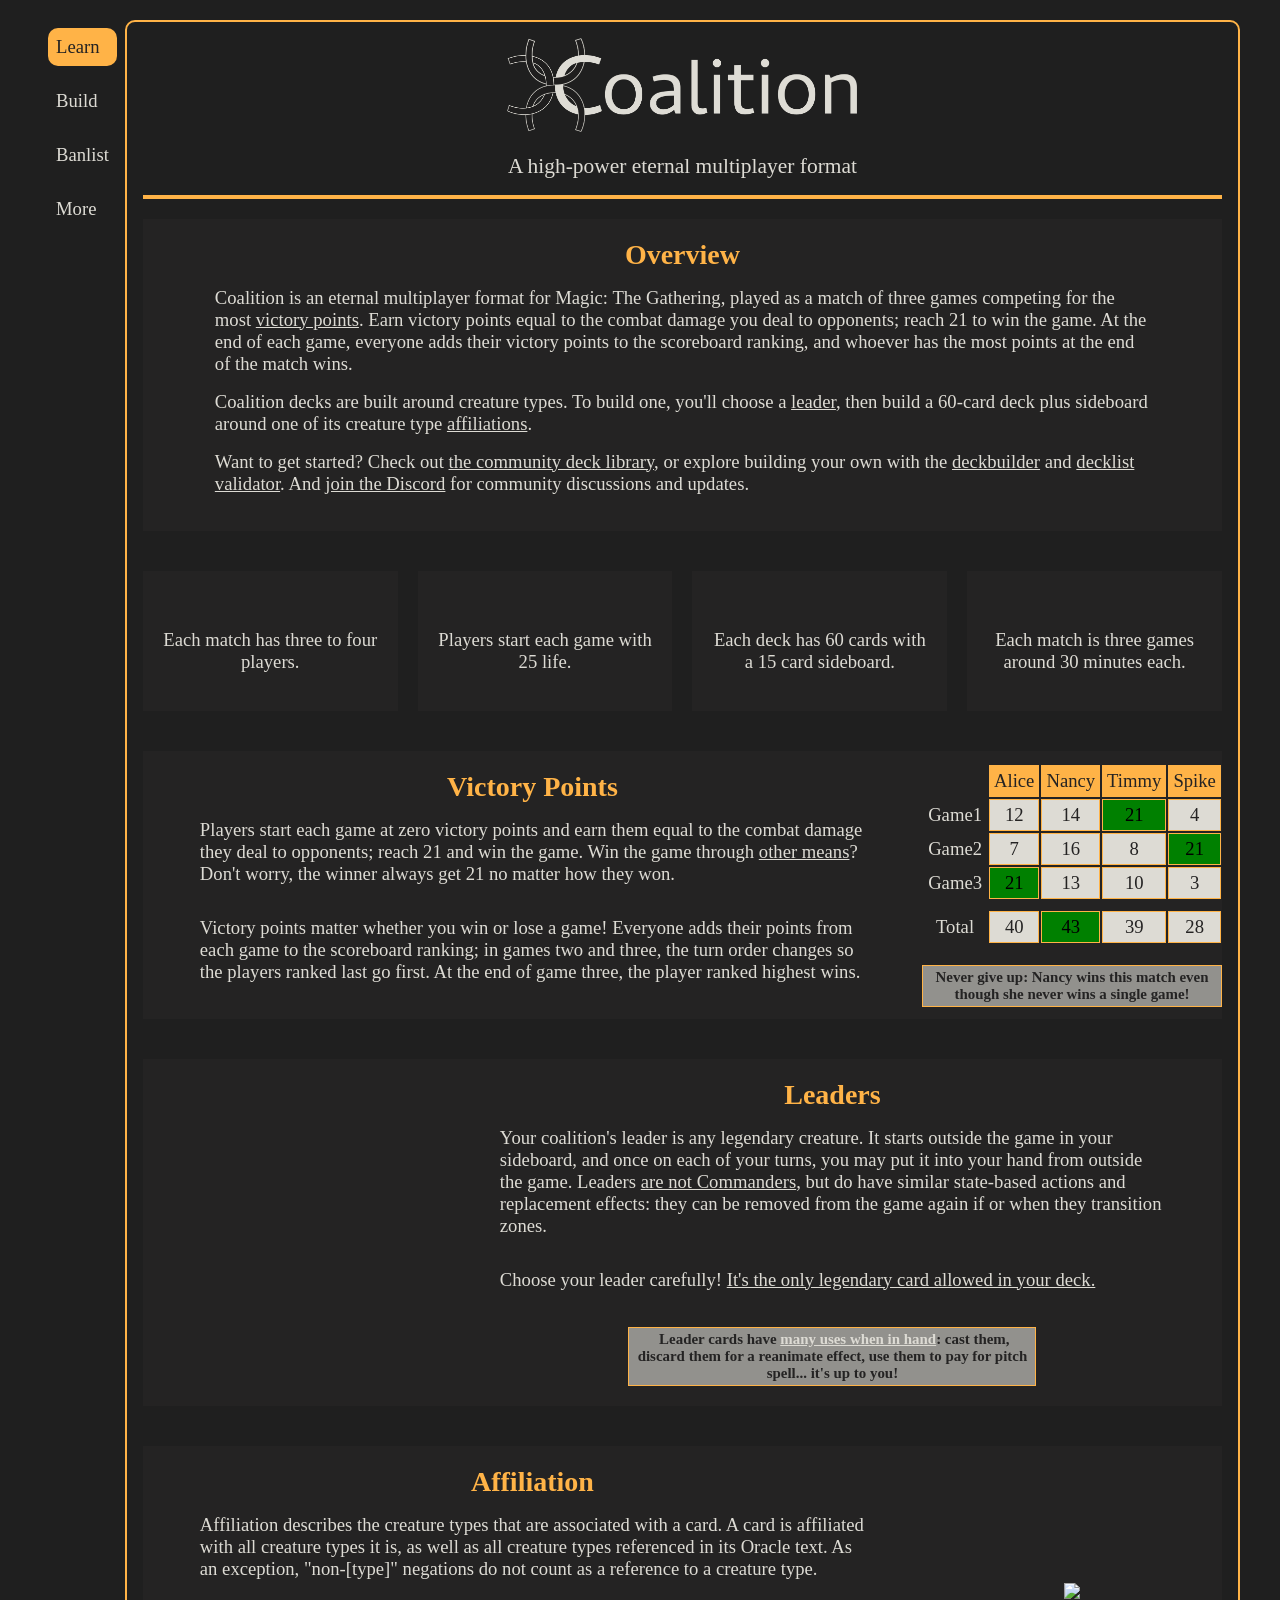
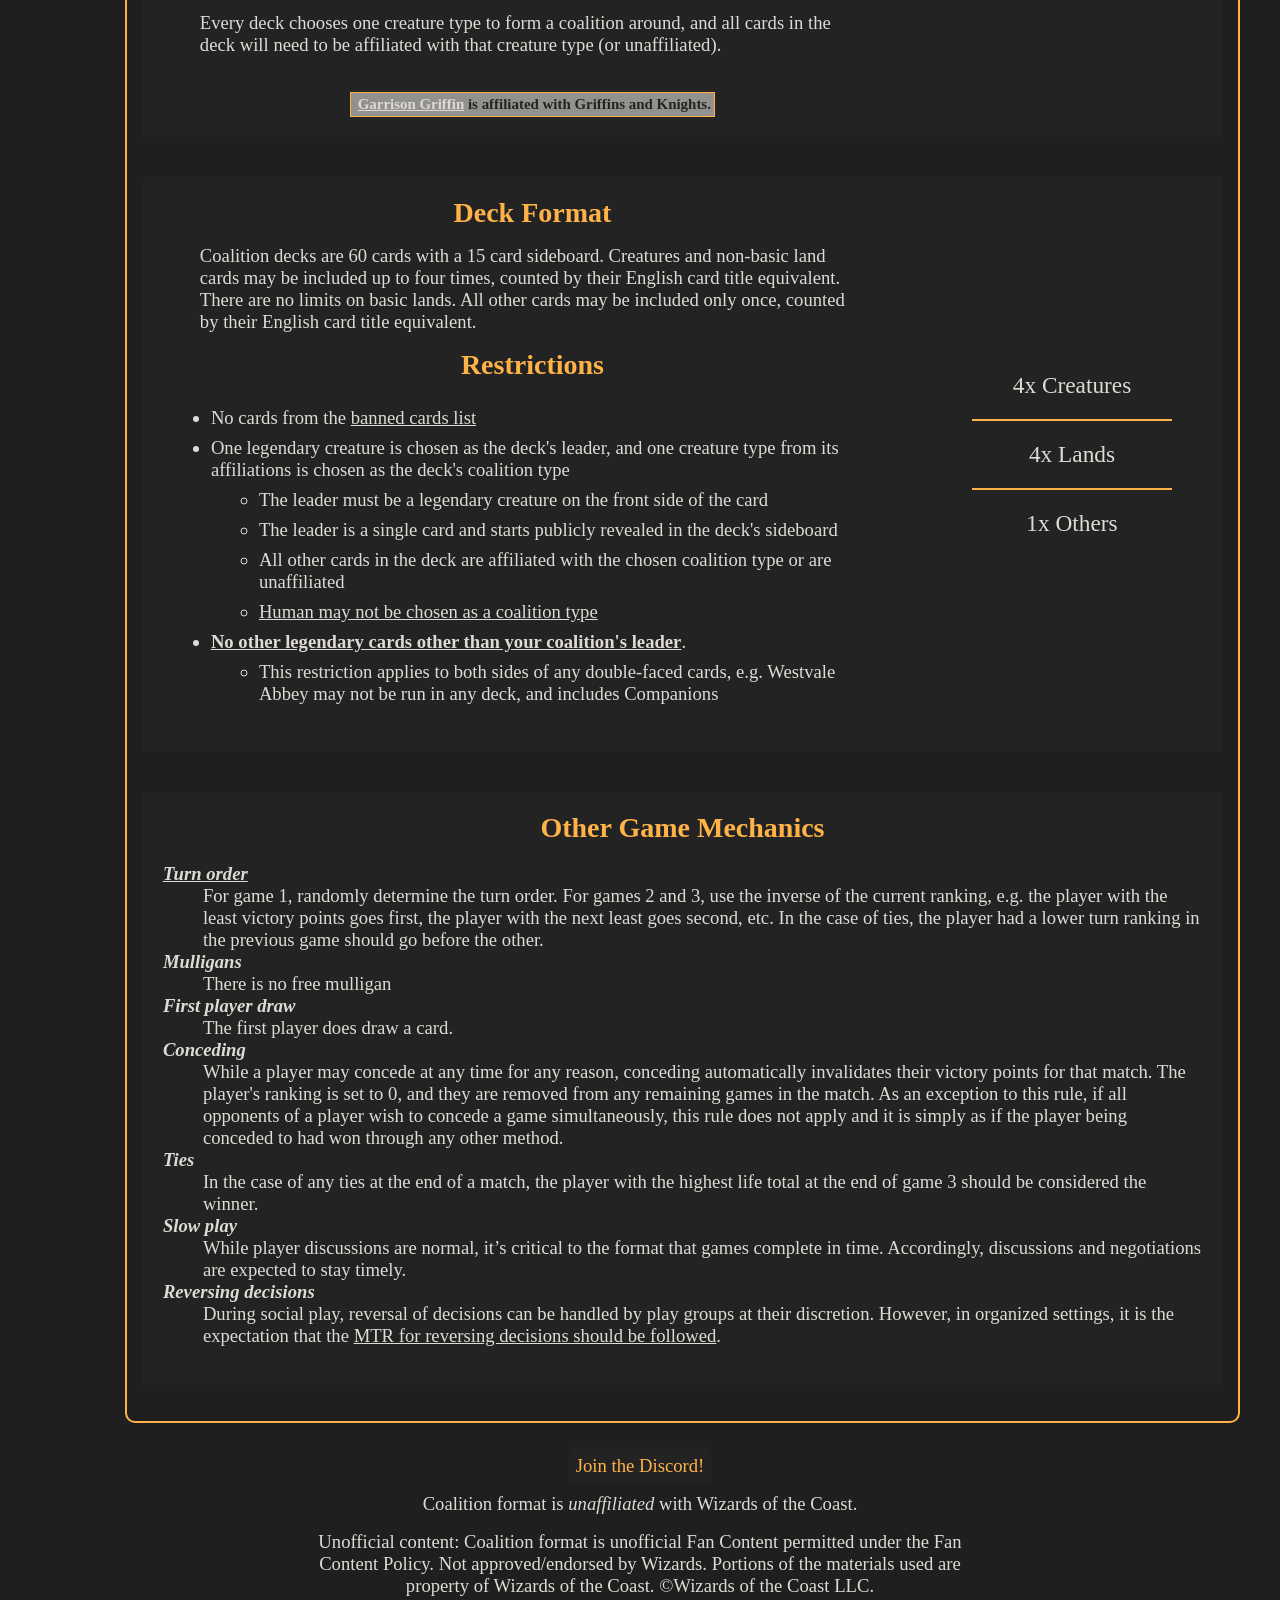
==== index.html @ e06eea0a "add strategies section" ====
<!DOCTYPE html>
<html lang="en">
  <head>
    <title>Coalition Format</title>
    <meta charset="UTF-8" />
    <meta name="viewport" content="width=device-width, initial-scale=1.0" />
    <link rel="icon" type="image/png" href="/images/favicon-96x96.png" sizes="96x96" />
    <link rel="icon" type="image/svg+xml" href="/images/favicon.svg" />
    <link rel="shortcut icon" href="/images/favicon.ico" />
    <link rel="apple-touch-icon" sizes="180x180" href="/images/apple-touch-icon.png" />
    <link rel="manifest" href="site.webmanifest">
    <link rel='stylesheet' href='style.css' />
  </head>

  <body>
    <div id='main'>
      <nav>
        <a href="index.html" class='selected'>
          Learn
        </a>

        <a href="build.html">
          Build
        </a>

        <a href="banlist.html">
          Banlist
        </a>

        <a href="faq.html">
          More
        </a>
      </nav>

      <div id='content'>
        <div class='intro'>
          <img width="350" src="/images/coalition_logo.png" />

          <p>
            A high-power eternal multiplayer format
          </p>
        </div>
        <div class='box' id="overview">
          <h2>Overview</h2>
          <p>
            Coalition is an eternal multiplayer format for Magic: The Gathering, played as a match of three games competing for the most <a href="#victorypoints">victory points</a>. Earn victory points equal to the combat damage you deal to opponents; reach 21 to win the game. At the end of each game, everyone adds their victory points to the scoreboard ranking, and whoever has the most points at the end of the match wins.
          </p>
  
          <p>
            Coalition decks are built around creature types. To build one, you'll choose a <a href="#leaders">leader</a>, then build a 60-card deck plus sideboard around one of its creature type <a href="#affiliation">affiliations</a>.
          </p>
  
          <p>
            Want to get started? Check out <a href="https://moxfield.com/bookmarks/98bXA-coalition-deck-library">the community deck library</a>, or explore building your own with the <a href="/build.html">deckbuilder</a> and <a href="/validate.html">decklist validator</a>. And <a href="https://discord.gg/NwQm5m4eBT">join the Discord</a> for community discussions and updates.
          </p>
        </div>

        <div class='columns'>
          <div class='column box'>
            <div class='title'>
              <i class="nf nf-fa-user_large"></i>
              <i class="nf nf-fa-user_large"></i>
              <i class="nf nf-fa-user_large"></i>
              <i class="nf nf-fa-user_large"></i>
            </div>

            <div>
              Each match has three to four players.
            </div>
          </div>

          <div class='column box'>
            <div class='title'>
              <i class="nf nf-md-heart_circle"></i>
            </div>

            <div>
              Players start each game with 25 life.
            </div>
          </div>

          <div class='column box'>
            <div class='title'>
              <i class="nf nf-md-cards_outline"></i>
            </div>

            <div>
              Each deck has 60 cards with a 15 card sideboard.
            </div>
          </div>

          <div class='column box'>
            <div class='title'>
              <i class="nf nf-oct-stopwatch"></i>
              <i class="nf nf-oct-stopwatch"></i>
              <i class="nf nf-oct-stopwatch"></i>
            </div>

            <div>
              Each match is three games around 30 minutes each.
            </div>
          </div>
        </div>

        <div class='explainer' id="victorypoints">
          <div class='info box'>
            <h2>Victory Points</h2>
            <p>
              Players start each game at zero victory points and earn them equal to the combat damage they deal to opponents; reach 21 and win the game. Win the game through <a href="https://scryfall.com/card/tsb/91/coalition-victory">other means</a>? Don't worry, the winner always get 21 no matter how they won.
            </p>

            <p>
              Victory points matter whether you win or lose a game! Everyone adds their points from each game to the scoreboard ranking; in games two and three, the turn order changes so the players ranked last go first. At the end of game three, the player ranked highest wins.
            </p>
          </div>

          <div class='card'>
            <div>
              <table>
                <thead>
                  <tr>
                    <th></th>
                    <th>Alice</th>
                    <th>Nancy</th>
                    <th>Timmy</th>
                    <th>Spike</th>
                  </tr>
                </thead>

                <tbody>
                  <tr>
                    <th>Game1</th>
                    <td>12</td>
                    <td>14</td>
                    <td class="winner">21</td>
                    <td>4</td>
                  </tr>

                  <tr>
                      <th>Game2</th>
                      <td>7</td>
                      <td>16</td>
                      <td>8</td>
                      <td class="winner">21</td>
                  </tr>

                  <tr>
                      <th>Game3</th>
                      <td class="winner">21</td>
                      <td>13</td>
                      <td>10</td>
                      <td>3</td>
                  </tr>
                </tbody>
                <tr></tr><tr></tr><tr></tr><tr></tr><tr></tr>
                <tfoot>
                  <tr>
                    <th>Total</th>
                    <td>40</td>
                    <td class='winner'>43</td>
                    <td>39</td>
                    <td>28</td>
                  </tr>
                </tfoot>
              </table>
            </div>

            <div class='tooltip'>Never give up: Nancy wins this match even though she never wins a single game!</div>
          </div>
        </div>

        <div class='explainer' id="leaders">
          <div class='card'>
            <img id="leaderexample1"/>
          </div>
          <div class='info box'>
            <h2>Leaders</h2>
            <p>
              Your coalition's leader is any legendary creature. It starts outside the game in your sideboard, and once on each of your turns, you may put it into your hand from outside the game. Leaders <a href="faq.html#commander">are not Commanders</a>, but do have similar state-based actions and replacement effects: they can be removed from the game again if or when they transition zones.
            </p>

            <p>
              Choose your leader carefully! <a href="faq.html#legendaries">It's the only legendary card allowed in your deck.</a>
            </p>

            <div class="tooltip">
                <img id="leaderexample2"/>
                Leader cards have <a href="strategies.html">many uses when in hand</a>: cast them, discard them for a reanimate effect, use them to pay for pitch spell... it's up to you!
            </div>
          </div>
        </div>

        <div class='explainer' id="affiliation">
          <div class='info box'>
            <h2>Affiliation</h2>
            <p>
              Affiliation describes the creature types that are associated with a card. A card is affiliated with all creature types it is, as well as all creature types referenced in its Oracle text. As an exception, "non-[type]" negations do not count as a reference to a creature type.
            </p>

            <p>Every deck chooses one creature type to form a coalition around, and all cards in the deck will need to be affiliated with that creature type (or unaffiliated).</p>            
            <div class='tooltip'>
              <img src="https://cards.scryfall.io/large/front/9/4/94a04717-5cd7-4982-bf36-00cea30b9ef1.jpg" />
              <span>
                <a href="https://scryfall.com/card/eld/305/garrison-griffin">Garrison Griffin</a> is affiliated with Griffins and Knights.
              </span>
            </div>
          </div>
           <div class='card'>
            <img src="https://cards.scryfall.io/large/front/9/4/94a04717-5cd7-4982-bf36-00cea30b9ef1.jpg" />
          </div>
        </div>

        <div class='explainer'>
          <div class='info box'>
            <h2>Deck Format</h2>
            <p>
                Coalition decks are 60 cards with a 15 card sideboard. Creatures and non-basic land cards may be included up to four times, counted by their English card title equivalent. There are no limits on basic lands. All other cards may be included only once, counted by their English card title equivalent.
            </p>

            <h2>Restrictions</h2>
            <ul>
              <li>No cards from the <a href="banlist.html">banned cards list</a></li>

              <li>One legendary creature is chosen as the deck's leader, and one creature type from its affiliations is chosen as the deck's coalition type
                <ul>
                  <li>
                    The leader must be a legendary creature on the front side of the card
                  </li>
                  <li>
                    The leader is a single card and starts publicly revealed in the deck's sideboard
                  </li>
                  <li>
                    All other cards in the deck are affiliated with the chosen coalition type or are unaffiliated
                  </li>
                  <li>
                    <a href="faq.html#humans">Human may not be chosen as a coalition type</a>
                  </li>
                </ul>
              </li>
              <li>
                <b><a href="faq.html#legendaries">No other legendary cards other than your coalition's leader</a></b>. 
                <ul>
                  <li>
                    This restriction applies to both sides of any double-faced cards, e.g. Westvale Abbey may not be run in any deck, and includes Companions
                  </li>
                </ul>
              </li>
            </ul> 
          </div>

          <div class='card'>
            <div class='deck-explainer'>
              <div class='icons'>
                <i class='nf nf-fa-paw'></i>
                <i class='nf nf-fa-paw'></i>
                <i class='nf nf-fa-paw'></i>
                <i class='nf nf-fa-paw'></i>
              </div>

              <div class='info'>
                4x Creatures
              </div>
            </div>

            <div class='deck-explainer'>
              <div class='icons'>
                <i class='nf nf-fae-mountains'></i>
                <i class='nf nf-fae-mountains'></i>
                <i class='nf nf-fae-mountains'></i>
                <i class='nf nf-fae-mountains'></i>
              </div>

              <div class='info'>
                4x Lands
              </div>
            </div>

            <div class='deck-explainer'>
              <div class='icons'>
                <i class='nf nf-fa-asterisk'></i>
              </div>

              <div class='info'>
                1x Others
              </div>
            </div>
          </div>
        </div>

        <div class='box'>
          <h2>Other Game Mechanics</h2>
          <dl>
            <dt><a href="faq.html#turnorder">Turn order</a></dt>
            <dd>
              For game 1, randomly determine the turn order. For games 2 and 3, use the inverse of the current ranking, e.g. the player with the least victory points goes first, the player with the next least goes second, etc. In the case of ties, the player had a lower turn ranking in the previous game should go before the other.
            </dd>

            <dt>Mulligans</dt>
            <dd>
              There is no free mulligan
            </dd>

            <dt>First player draw</dt>
            <dd>
              The first player does draw a card.
            </dd>

            <dt>Conceding</dt>
            <dd>
              While a player may concede at any time for any reason, conceding automatically invalidates their victory points for that match. The player's ranking is set to 0, and they are removed from any remaining games in the match. As an exception to this rule, if all opponents of a player wish to concede a game simultaneously, this rule does not apply and it is simply as if the player being conceded to had won through any other method.
            </dd>
            <dt>Ties</dt>
            <dd>
              In the case of any ties at the end of a match, the player with the highest life total at the end of game 3 should be considered the winner. 
            </dd>
            <dt>Slow play</dt>
            <dd>
              While player discussions are normal, it’s critical to the format that games complete in time. Accordingly, discussions and negotiations are expected to stay timely.
            </dd>
            <dt>Reversing decisions</dt>
            <dd>
              During social play, reversal of decisions can be handled by play groups at their discretion. However, in organized settings, it is the expectation that the <a href="https://blogs.magicjudges.org/rules/mtr4-8/">MTR for reversing decisions should be followed</a>.
            </dd>
          </dl>
        </div>
      </div>
    </div>
    <script src="index.js" type='module'></script>
    <footer>
        <a class="nf nf-fa-discord" href="https://discord.gg/NwQm5m4eBT">  Join the Discord!</a>
        <p>Coalition format is <i>unaffiliated</i> with Wizards of the Coast.</p>
        <p>Unofficial content: Coalition format is unofficial Fan Content permitted under the Fan Content Policy. Not approved/endorsed by Wizards. Portions of the materials used are property of Wizards of the Coast. ©Wizards of the Coast LLC.</p>
    </footer>
  </body>
</html>
---- style.css ----
@import "https://www.nerdfonts.com/assets/css/webfont.css";
@import 'https://indestructibletype.com/fonts/Jost.css';

:root {
  --standard-size: 20px;
  --border-radius: 10px;
  --mobile-menu-height: 55px;
  --standard-bg: #242323;
}

body {
  margin: 0;
  margin-top: var(--standard-size);
  background:#1f1f1f;
  font-family: "Jost";
  font-weight: 300;
  color:#dddbd4;
  font-size: 14pt;
  display: flex;
  align-items: center;
  flex-direction: column;
}

#main {
  display: flex;
  max-width: 1200px;
}

#content {
  border: 2px solid #FFB347;
  border-radius: var(--border-radius);
  padding: 16px;
}

footer {
  text-align: center;
  max-width: 725px;
  margin: 32px;
}

p {
  margin: 16px 5%;
}

h1, h2 {
  color: #FFB347;
  margin: 0;
}

.intro {
  text-align: center;
  border-bottom: 4px solid #FFB347;
  font-size: 115%;
}

/* navigation */
nav {
  display: flex;
  flex-direction: column;
}

nav > a {
  padding: 8px;
  margin: 8px;

  text-decoration: none;
  color: #dddbd4;
  border-radius: var(--border-radius);
}

nav > a:hover {
  background: #282828;
}

nav > a.selected {
  color: var(--standard-bg);
  background: #FFB347;
}

@media screen and (max-width: 767px) {
  body {
    margin-top: 0;
  }

  nav {
    position: fixed;
    top: 0;

    justify-content: space-between;
    align-items: center;
    flex-direction: row;

    width: 100%;
    height: var(--mobile-menu-height);

    background: var(--standard-bg);
    border-bottom: 2px solid #FFB347;
  }

  #content {
    margin-top: var(--mobile-menu-height);
    border-radius: 0;
  }
}

/* columns */
.columns {
  display: flex;;
}

.columns > .column {
  display: flex;
  align-items: center;
  flex-direction: column;
  justify-content: center;
  width: 25%;
  text-align: center;
}

.columns > .column:not(:last-child) {
  margin-right: var(--standard-size);
}

@media screen and (max-width: 767px) {
  .columns {
    flex-direction: column;
    width: 90%;
  }

  .columns > .column {
    width: 100%;
  }

  .columns > .column:not(:last-child) {
    margin-bottom: 0;
  }
}

/* box styling */
.box {
  background: var(--standard-bg);
  padding: var(--standard-size);
  margin: var(--standard-size) auto;
  min-height: 100px;
}

.box > .title {
  color: #FFB347;
  font-weight: bold;
  margin-bottom: var(--standard-size);
}

/* menu selector styling */
.menu > .column {
    background: var(--standard-bg);
    padding: var(--standard-size);
    margin: var(--standard-size) auto;
    max-height: 10px;
    border-radius: var(--border-radius);
  }

  .menu > .selected {
    background: #FFB347;
    color: var(--standard-bg);
    padding: var(--standard-size);
    margin: var(--standard-size) auto;
  }

  .menu > .column > a {
    text-decoration: none;
  }

  .menu > .selected > a {
    color: var(--standard-bg);
  }


/* explainer */
.explainer {
  display: flex;
  flex-direction: row;
  align-items: stretch;
}

.explainer > .info {
  display: flex;
  flex-direction: column;
  justify-content: center;
}

.explainer > .info > h2 {
  text-align: center;
}

.explainer > .info > .tooltip {
  margin-left: auto;
  margin-right: auto;
  margin-top: var(--standard-size);
}

.card {
  display: flex;
  flex-direction: column;
  justify-content: center;
  align-items: center;
  align-items: flex-center;
  background: var(--standard-bg);
  margin: var(--standard-size) auto;
  min-width: 300px;
}

.explainer > .card > img {
  max-width: 300px;
  aspect-ratio: auto;
}

.tooltip > img {
    height: 0;
    width: 0;
    visibility:hidden;
}

@media screen and (max-width: 767px) {
  .explainer {
    flex-direction: column;
  }

  .explainer > .info {
    order: 1;
    margin-bottom: 0;
  }

  .explainer > .card {
    order: 2;
    background: var(--standard-bg);
    width: 100%;
    margin-top: 0;
    padding-bottom: var(--standard-size);
  }

  .tooltip {
    width: 300px;
  }

  .tooltip > img {
    visibility:visible; 
    display:block;
    width: 100%;
    height: auto;
    margin:auto;
    padding-bottom: 15px;
  }
  .explainer > .card > img {
    visibility: hidden;
    width: 0;
    height: 0;
  }

}

.explainer > .card table {
  margin-bottom: var(--standard-size);
  font-weight: 275;
}

.explainer > .card td {
    border: 1px solid #FFB347;
    background: #dddbd4;
    color: var(--standard-bg);
    text-align: center;
}

.explainer > .card td.winner {
  font-weight: 500;
  color: black;
  background-color: green;
}

.explainer > .card th {
  color: var(--standard-bg);
  font-weight: 350;
  background: #FFB347;
  padding: 5px;
}

.explainer > .card thead th:first-child {
  background: var(--standard-bg);
}

.explainer > .card tr th:first-child {
    background: var(--standard-bg);
    color: #dddbd4;
}

.explainer > .card > .deck-explainer {
  width: 200px;
  margin-bottom: var(--standard-size);
  text-align: center;
}

.explainer > .card > .deck-explainer:not(:last-child) {
  border-bottom: 2px solid #FFB347;
  padding-bottom: var(--standard-size);
}

.explainer > .card > .deck-explainer > .icons {
  color: #FFB347;
  font-size: 150%;
}

.explainer > .card > .deck-explainer > .info {
  font-size: 125%;
}

dt {
  font-style: italic;
  font-weight: bold;
}

.tooltip {
    border: 1px solid #FFB347;
    font-weight: bold;
    padding: 3px;
    font-size: 80%;
    text-align: center;
    background: rgba(221, 219, 212, .6);
    color: var(--standard-bg);
    max-width: 400px;
}

a {
    color: #dddbd4;
}

.banlist {
    margin: 16px 5%;
}


.banlist dd{
    margin-bottom: 15px;
}

.banlist ul, li{
    margin: 8px;
}

.cardinfo img {
  max-width: 200px;
}
#cards_display {
  flex-wrap: wrap;
}

#deckbuilder > .column {
  width: 100%;
  min-width: 300px;
}

input,
textarea, select {
  background: var(--background);
  color: var(--text);
  border-style: solid;
  border-radius: var(--border-radius);
  padding: var(--standard-spacing);
}

input[type="text"],
textarea {
  width: 100%;
  padding:10px;
}

#coalition_type_input {
  margin-bottom: 20px;
}

input, select {
  background: url([data-uri]) no-repeat 95% 50%;
  -moz-appearance: none; 
  -webkit-appearance: none; 
  appearance: none;
  outline: none;
  margin: 0;
  font-family: inherit;
  font-size: 90%;
  cursor: inherit;
  border: 1px solid #FFB347;
  border-radius: 0.25em;
  cursor: pointer;
}

.selections input, select {
  min-width: 120px;
  max-height: 30px;
  line-height: 1;
  padding: 0.25em 1em;
}

.filters input {
  margin-top: 20px;
  padding: 5px;
}

.filters > .selected {
  background: #FFB347;
  color: var(--standard-bg)
}

.box > h2 {
  text-align: center;
}

footer a {
  padding: 8px;
  margin: 8px;
  text-decoration: none;
  color: #FFB347;
  background-color: var(--standard-bg);
  border-radius: var(--border-radius);
}

textarea{
  background: var(--background);
  color: var(--text);
  border-style: solid;
  border-radius: var(--border-radius);
  padding: 10px;
  min-height: 200px;
  margin: 10px;
  width: 95%;
}

.hidden {
  visibility: hidden;
  display: none;
}

#coalition_type_input {
  width: 300px;
  margin-left: auto;
  margin-right: auto;
}

#deckbuilder {
  text-align: center;
  margin: auto;
}

#maindeck {
  display: grid;
  grid-template-columns: repeat(3, minmax(150px, 1fr));
  grid-template-rows: 2;
  grid-gap: 1em;
  grid-auto-flow: dense;
}

#maindeck > div > ul {
  padding: 1px;
  margin: 2px;
  list-style: none;
}

.largecolumn {
  grid-row: auto / span 2
}

#sideboard {
  grid-column-end: -1;
  grid-row-start: 1;
}

#deckinfo {
  text-align: center;
}

#message {
  font-weight: bold;
  padding: 3px;
  font-size: 100%;
  text-align: center;
  color: var(#dddbd4);
  background-color: #800000;
  max-width: 400px;
  margin: auto;
}

.validdeck {
  background: rgba(34, 139, 34, .6) !important;
}

.invalid {
  background: #800000;
}

@media screen and (max-width: 767px) {
  #maindeck {
    display: grid;
    grid-template-columns: repeat(1, minmax(150px, 1fr));
    gap: 10px;
    grid-auto-flow: dense;
  }

  #sideboard {
    grid-row-start: auto;
  }
}

#message > input {
  padding: 4px;
  background: #1f1f1f;
  margin: 4px;
}

#legendaryban {
  margin-bottom: 15px;
  margin-top: 0px;
}

.menu > a {
  text-decoration: none;
}
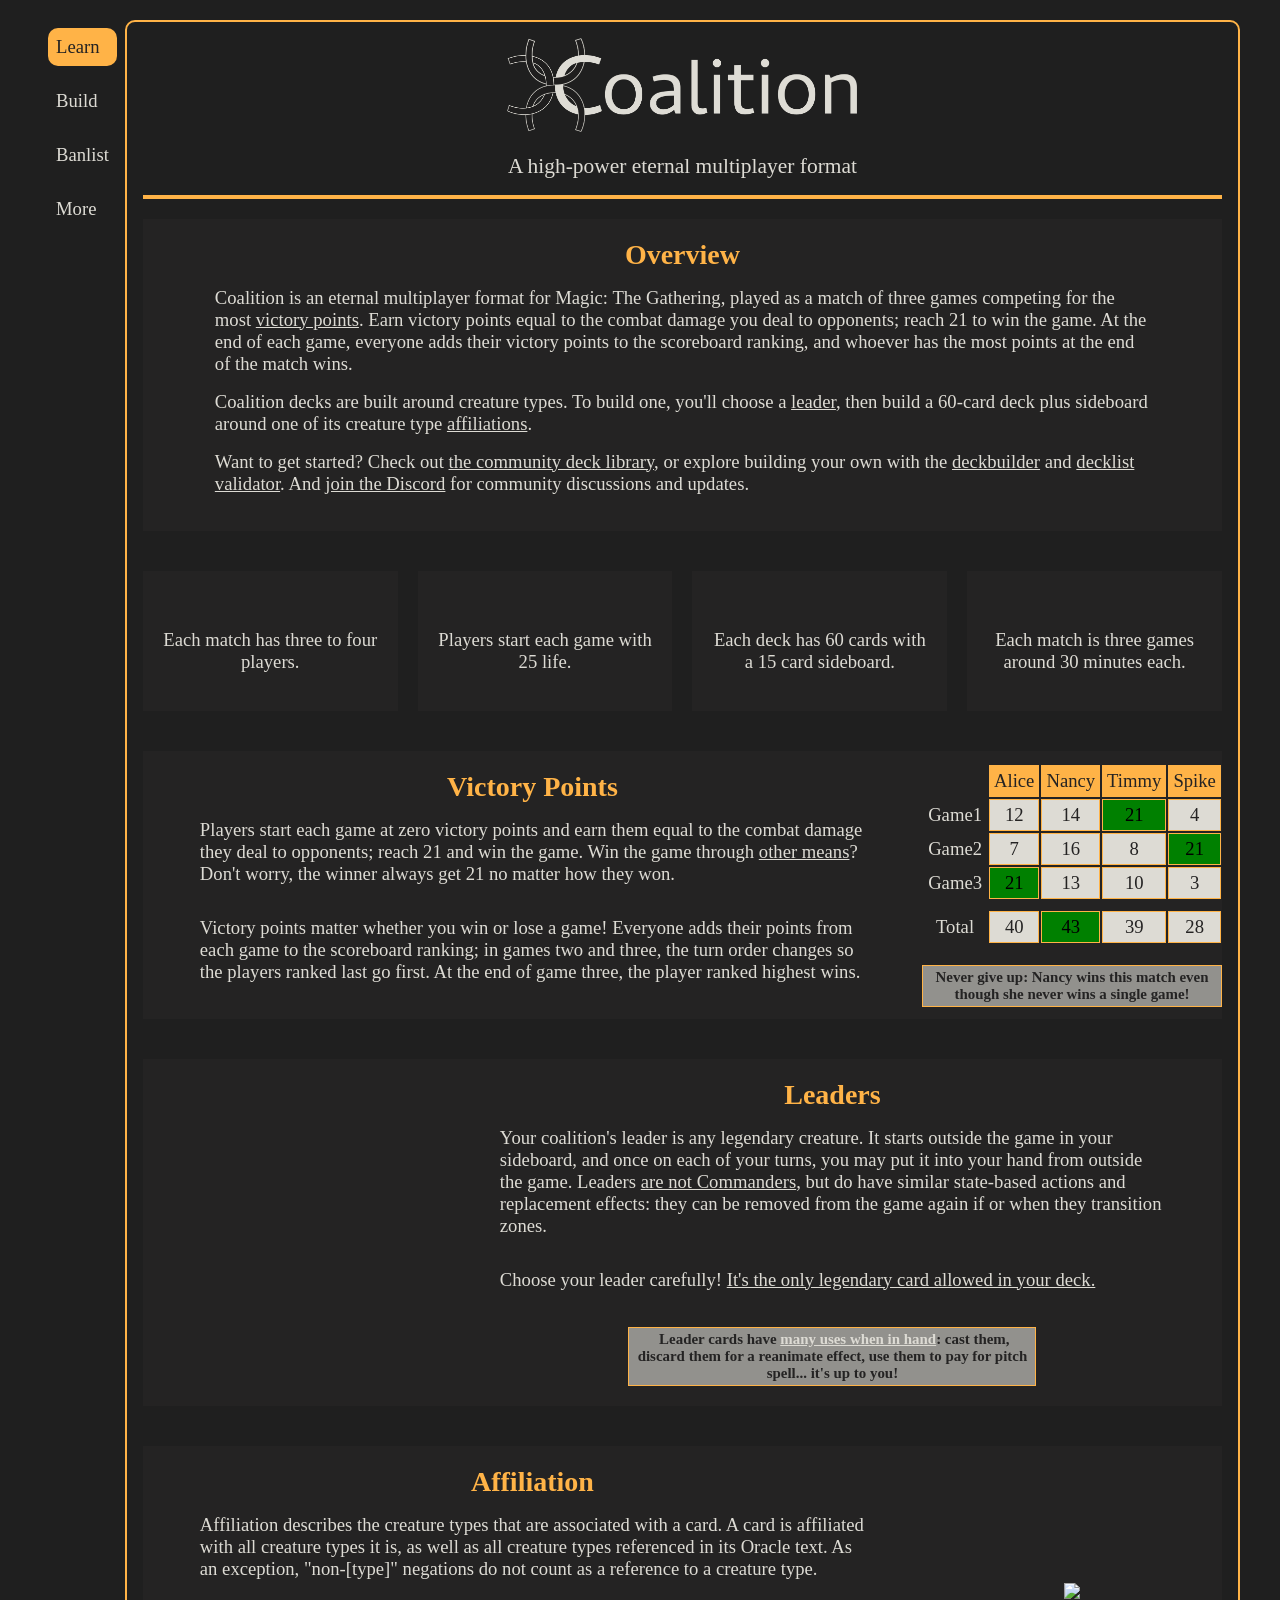
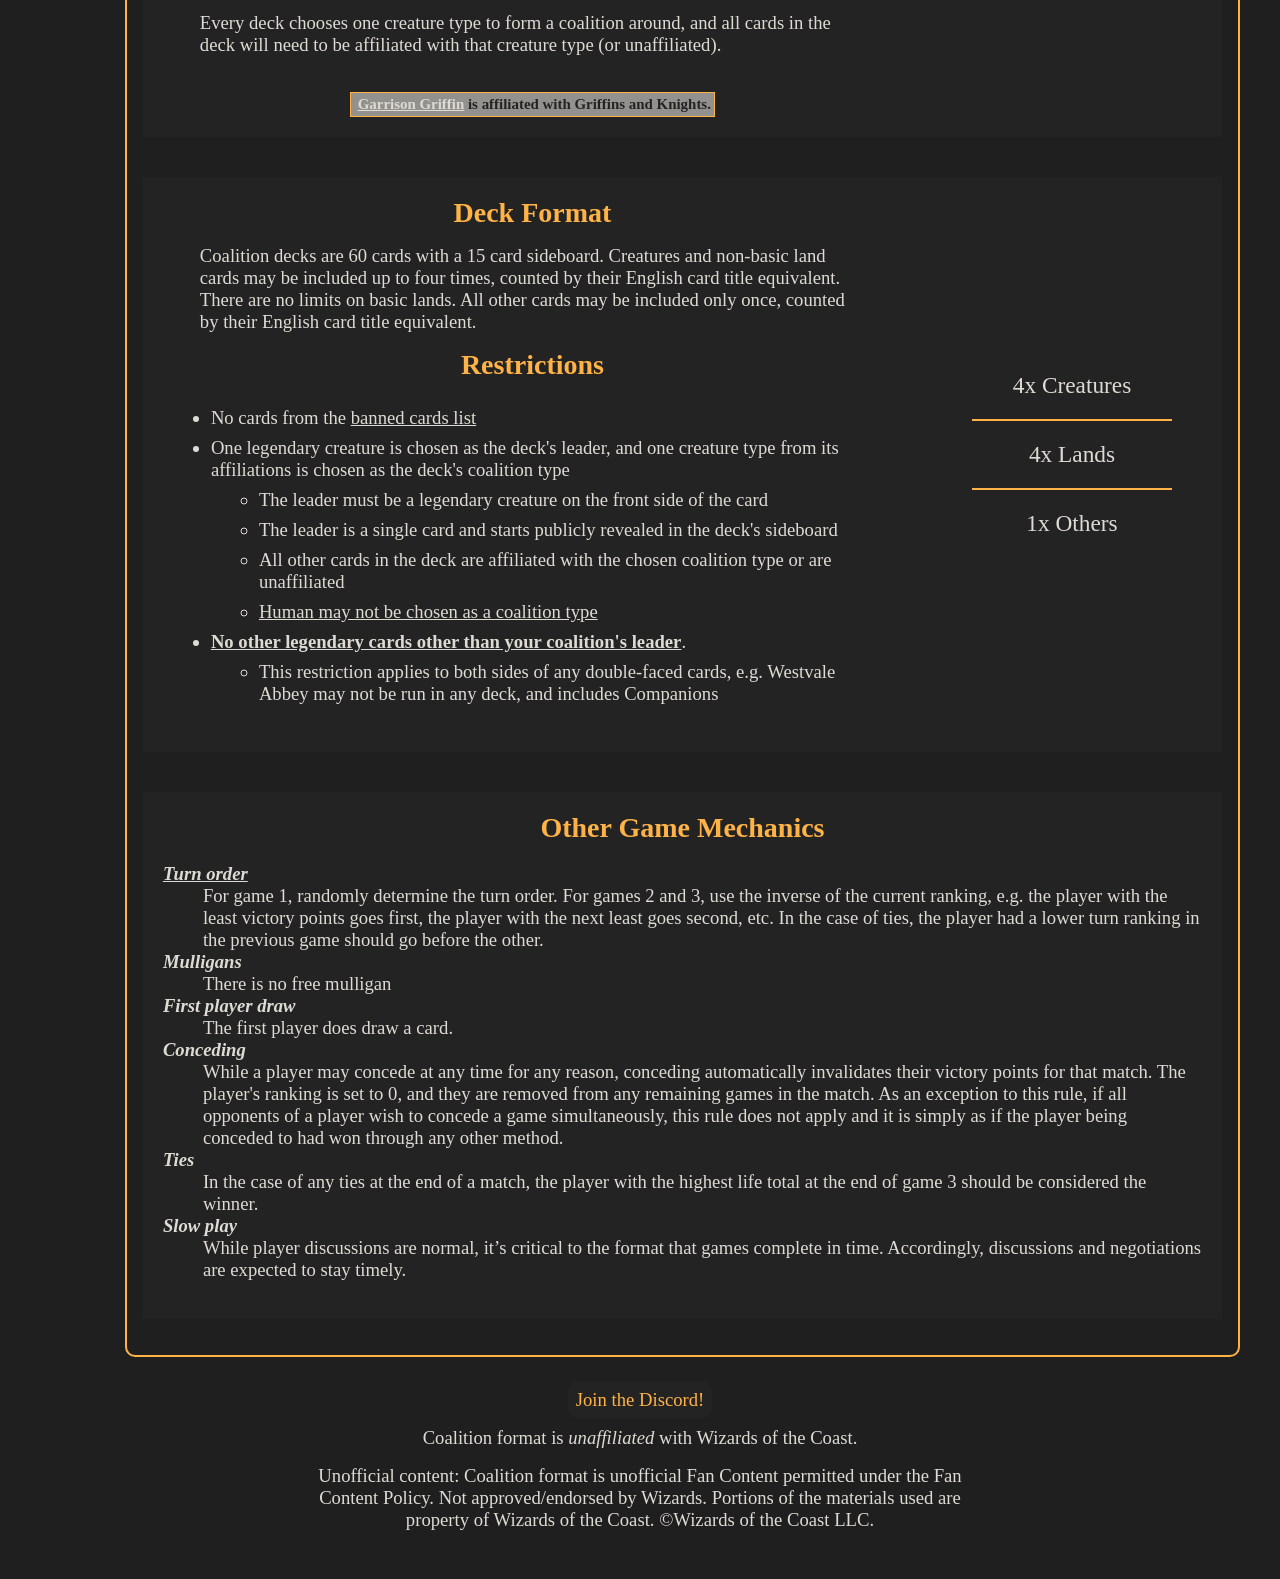
==== commit 0eb46f12: "temporary removal of reversing decisions note" ====
--- a/index.html
+++ b/index.html
@@ -317,10 +317,6 @@
             <dd>
               While player discussions are normal, it’s critical to the format that games complete in time. Accordingly, discussions and negotiations are expected to stay timely.
             </dd>
-            <dt>Reversing decisions</dt>
-            <dd>
-              During social play, reversal of decisions can be handled by play groups at their discretion. However, in organized settings, it is the expectation that the <a href="https://blogs.magicjudges.org/rules/mtr4-8/">MTR for reversing decisions should be followed</a>.
-            </dd>
           </dl>
         </div>
       </div>
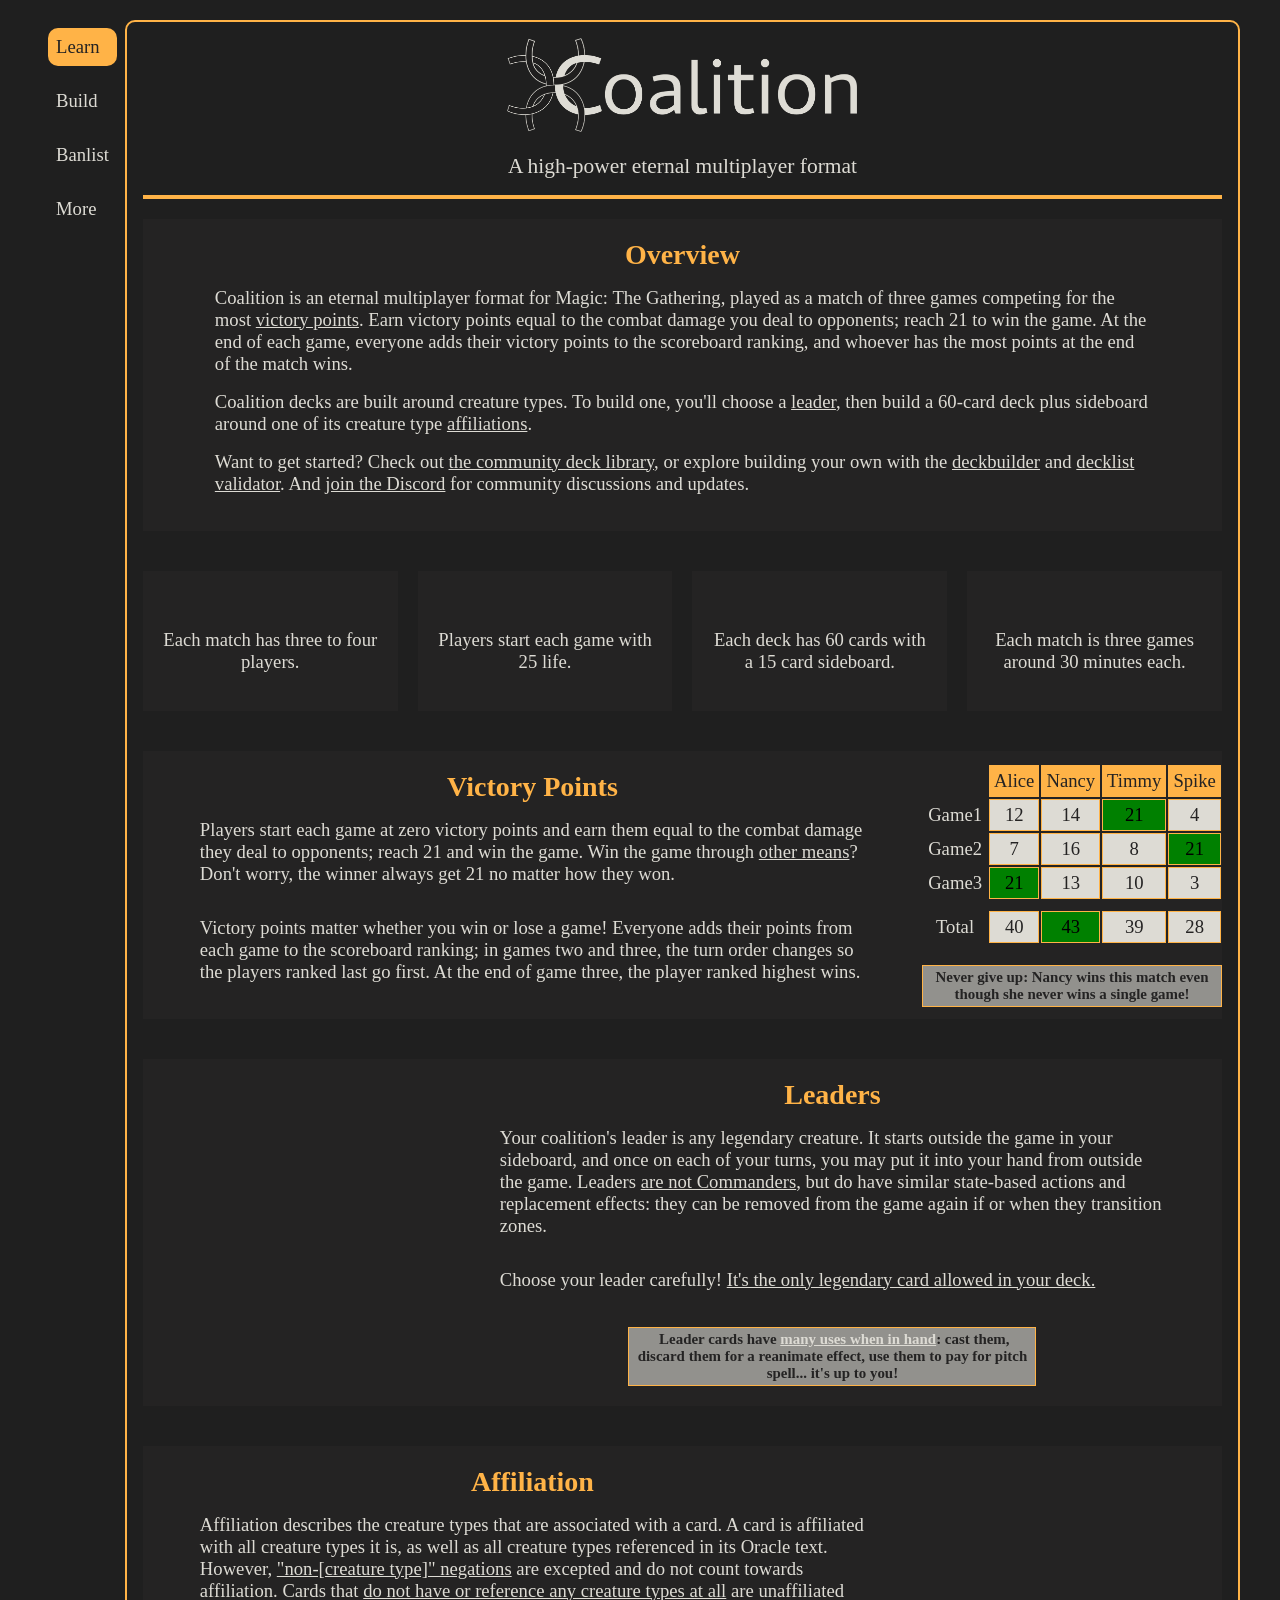
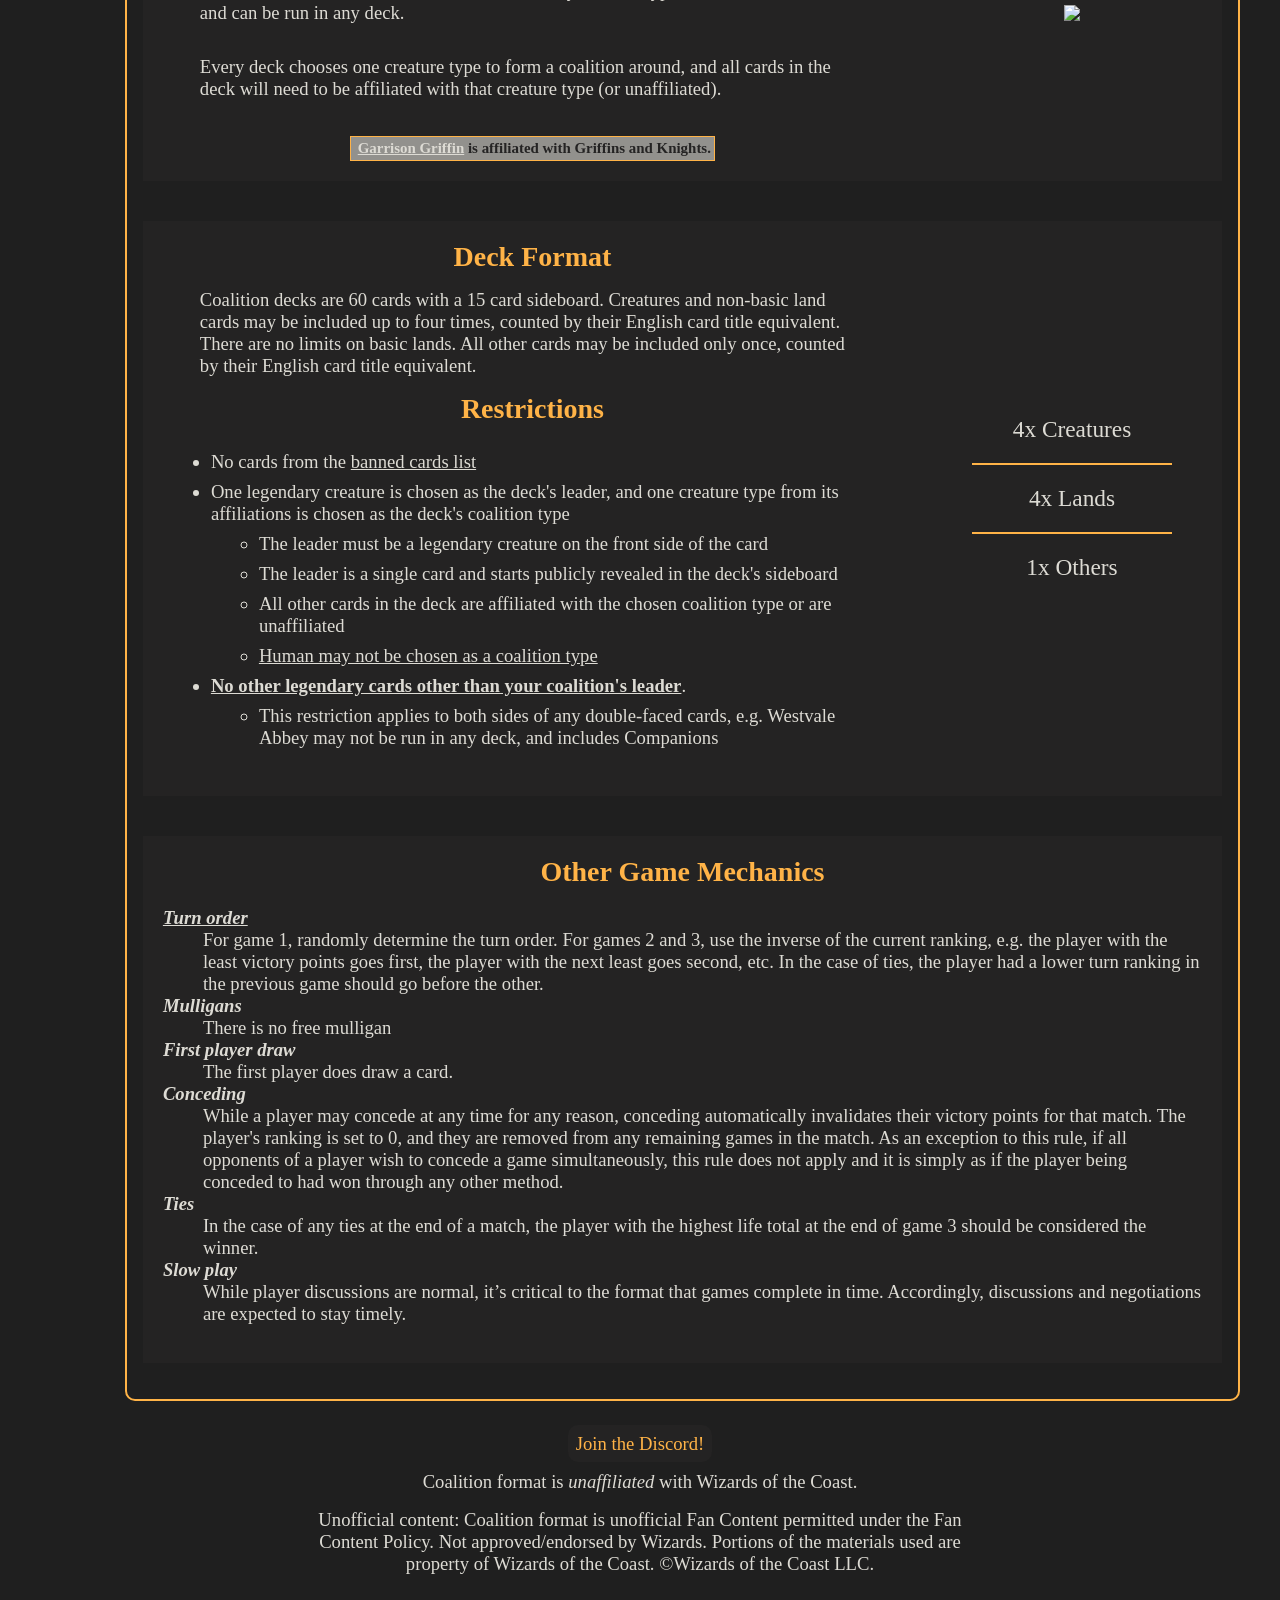
==== commit 006f9a39: "rework affiliation explanation slightly" ====
--- a/index.html
+++ b/index.html
@@ -194,7 +194,7 @@
           <div class='info box'>
             <h2>Affiliation</h2>
             <p>
-              Affiliation describes the creature types that are associated with a card. A card is affiliated with all creature types it is, as well as all creature types referenced in its Oracle text. As an exception, "non-[type]" negations do not count as a reference to a creature type.
+              Affiliation describes the creature types that are associated with a card. A card is affiliated with all creature types it is, as well as all creature types referenced in its Oracle text. However, <a href="https://scryfall.com/card/unf/137/embiggen">"non-[creature type]" negations</a> are excepted and do not count towards affiliation. Cards that <a href="https://scryfall.com/card/clu/141/lightning-bolt">do not have or reference any creature types at all</a> are unaffiliated and can be run in any deck.
             </p>
 
             <p>Every deck chooses one creature type to form a coalition around, and all cards in the deck will need to be affiliated with that creature type (or unaffiliated).</p>            
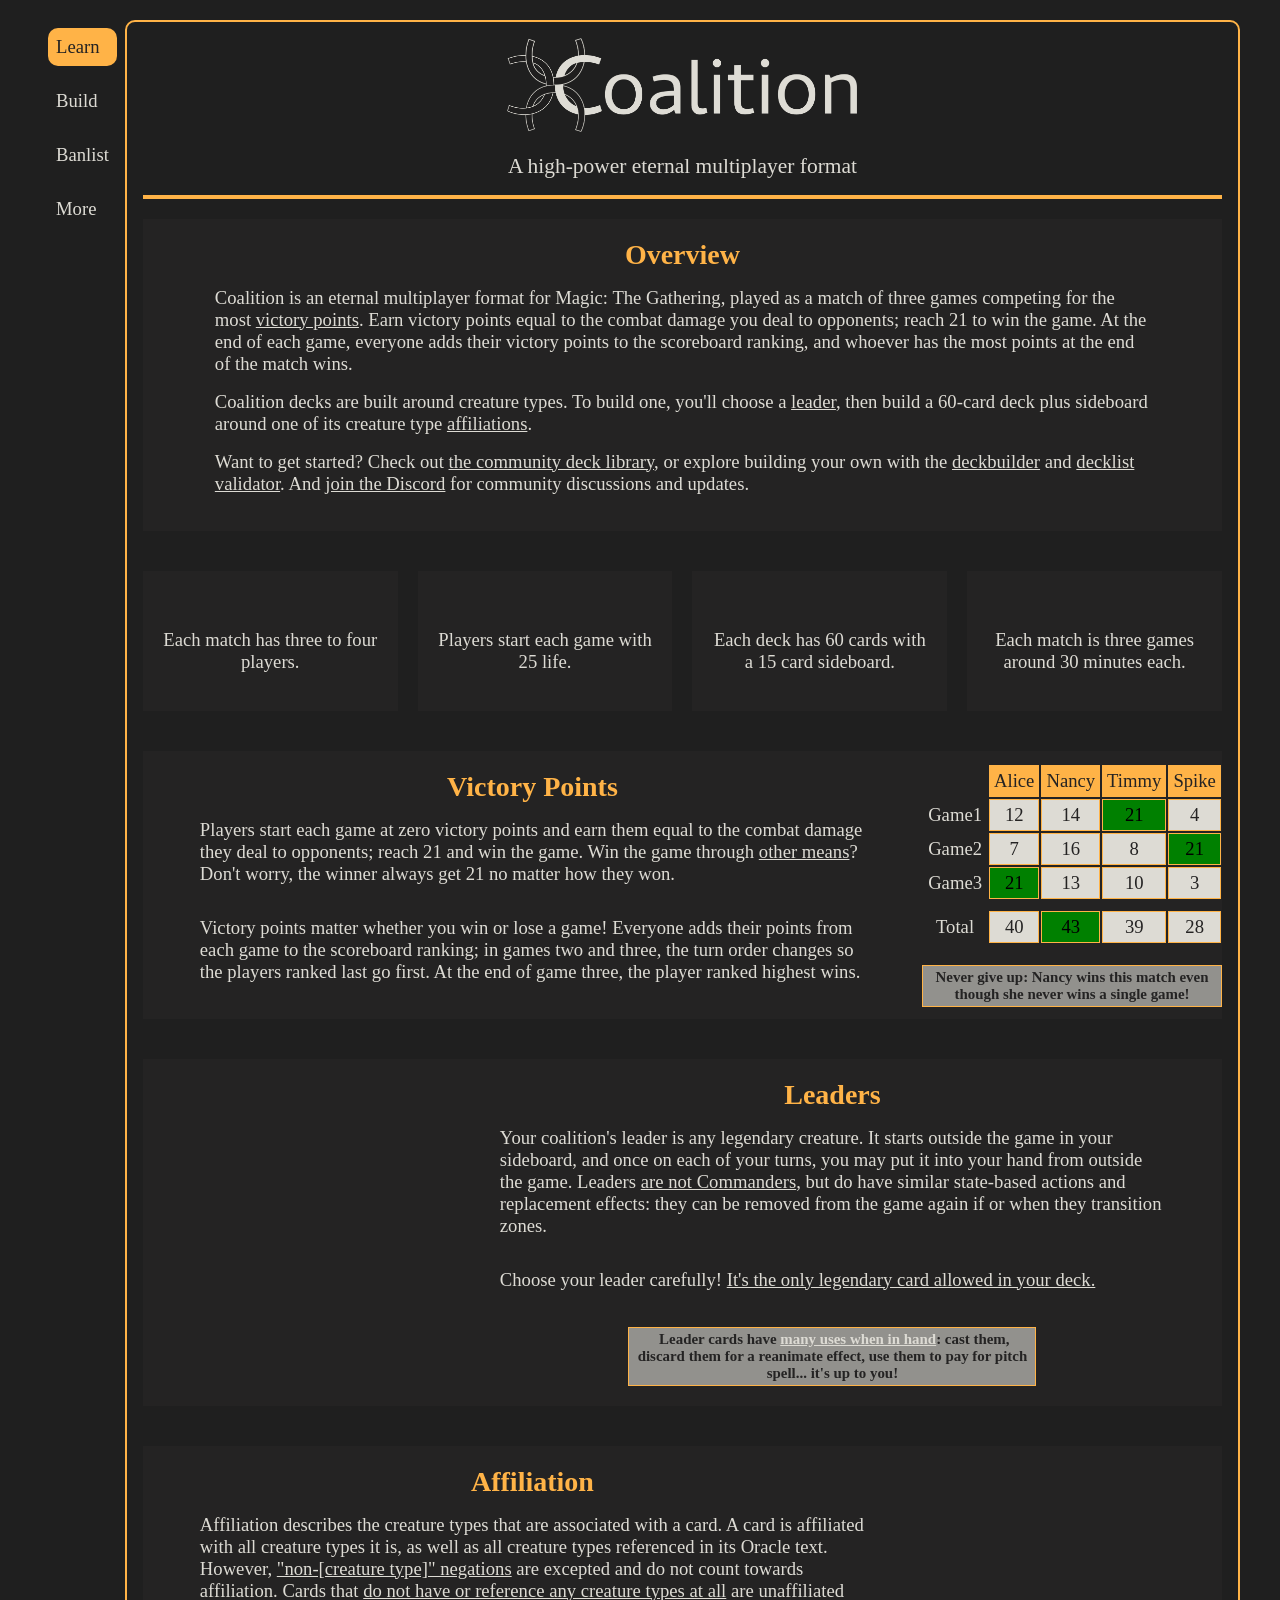
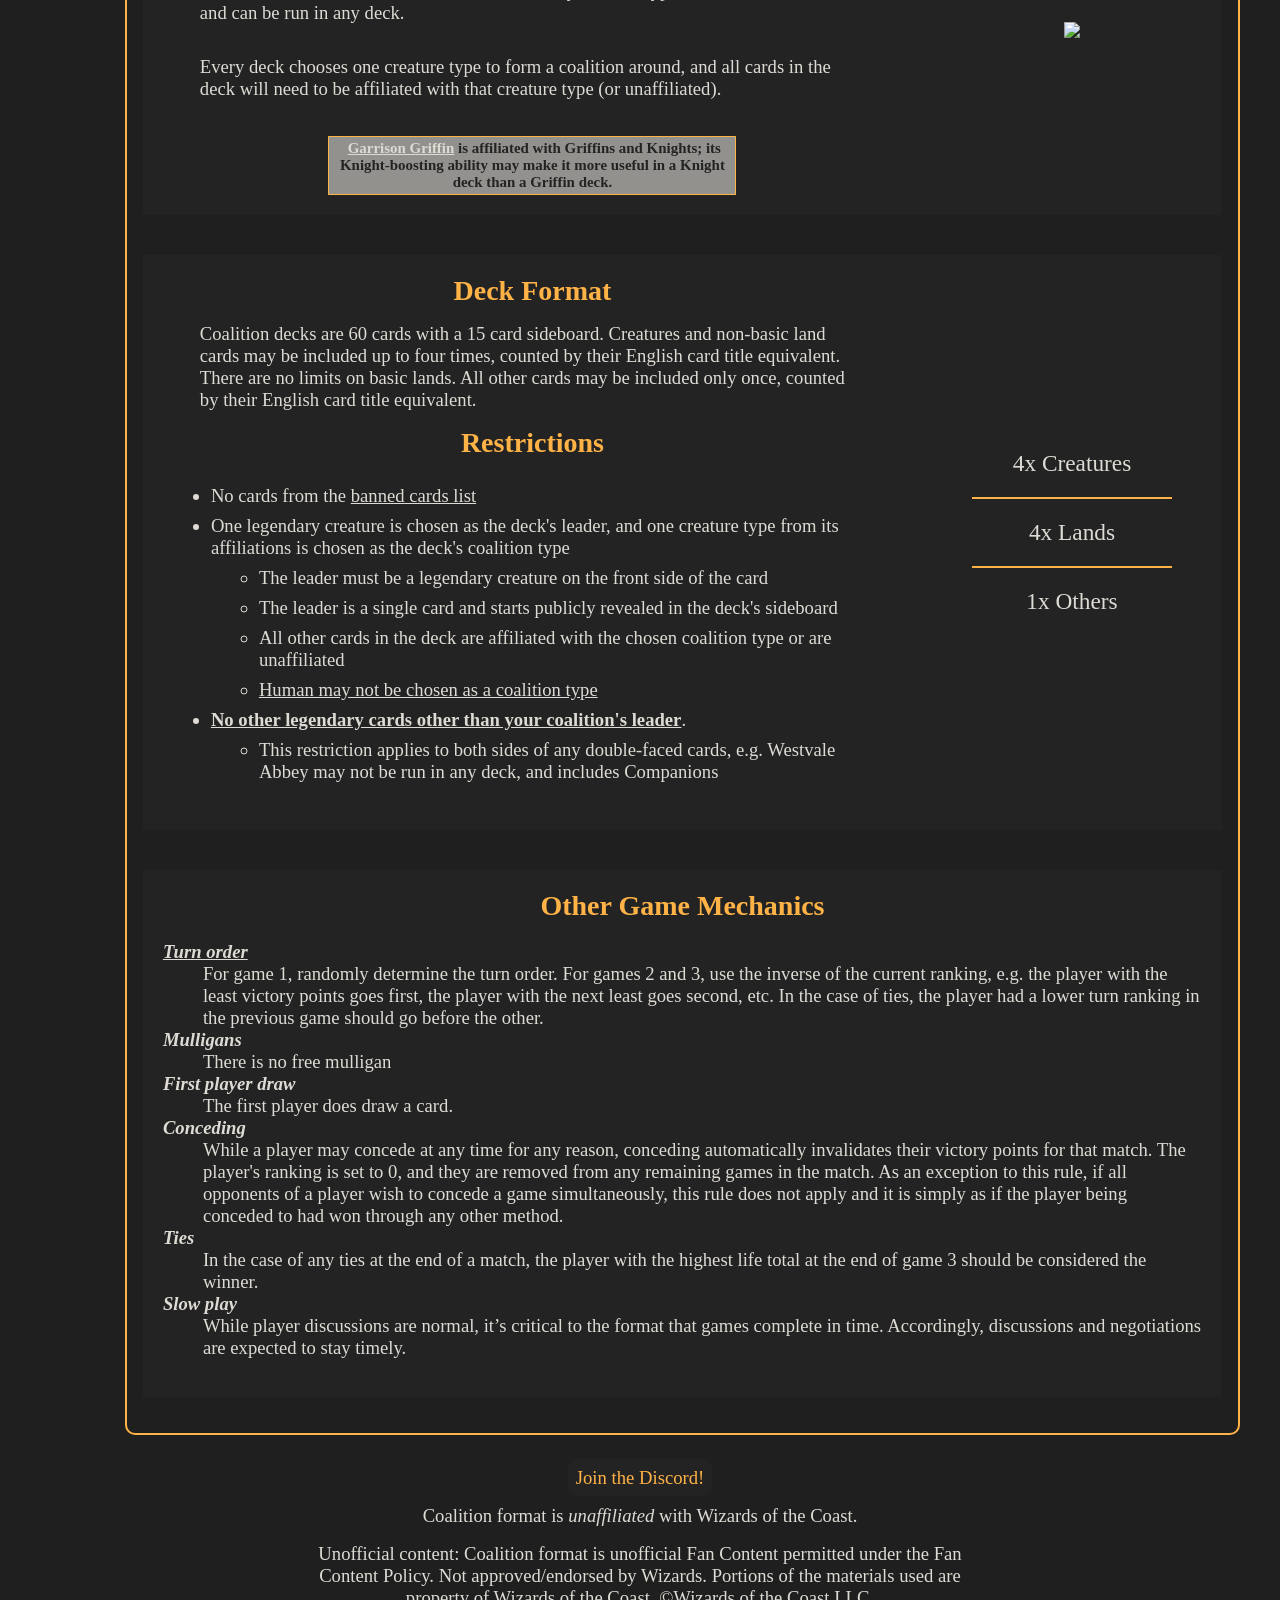
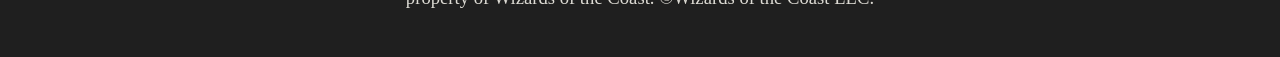
==== commit f8ed1f35: "data tweaks for non-type negation failures and watchlist changes" ====
--- a/index.html
+++ b/index.html
@@ -45,11 +45,9 @@
           <p>
             Coalition is an eternal multiplayer format for Magic: The Gathering, played as a match of three games competing for the most <a href="#victorypoints">victory points</a>. Earn victory points equal to the combat damage you deal to opponents; reach 21 to win the game. At the end of each game, everyone adds their victory points to the scoreboard ranking, and whoever has the most points at the end of the match wins.
           </p>
-  
           <p>
             Coalition decks are built around creature types. To build one, you'll choose a <a href="#leaders">leader</a>, then build a 60-card deck plus sideboard around one of its creature type <a href="#affiliation">affiliations</a>.
           </p>
-  
           <p>
             Want to get started? Check out <a href="https://moxfield.com/bookmarks/98bXA-coalition-deck-library">the community deck library</a>, or explore building your own with the <a href="/build.html">deckbuilder</a> and <a href="/validate.html">decklist validator</a>. And <a href="https://discord.gg/NwQm5m4eBT">join the Discord</a> for community discussions and updates.
           </p>
@@ -201,7 +199,7 @@
             <div class='tooltip'>
               <img src="https://cards.scryfall.io/large/front/9/4/94a04717-5cd7-4982-bf36-00cea30b9ef1.jpg" />
               <span>
-                <a href="https://scryfall.com/card/eld/305/garrison-griffin">Garrison Griffin</a> is affiliated with Griffins and Knights.
+                <a href="https://scryfall.com/card/eld/305/garrison-griffin">Garrison Griffin</a> is affiliated with Griffins and Knights; its Knight-boosting ability may make it more useful in a Knight deck than a Griffin deck. 
               </span>
             </div>
           </div>
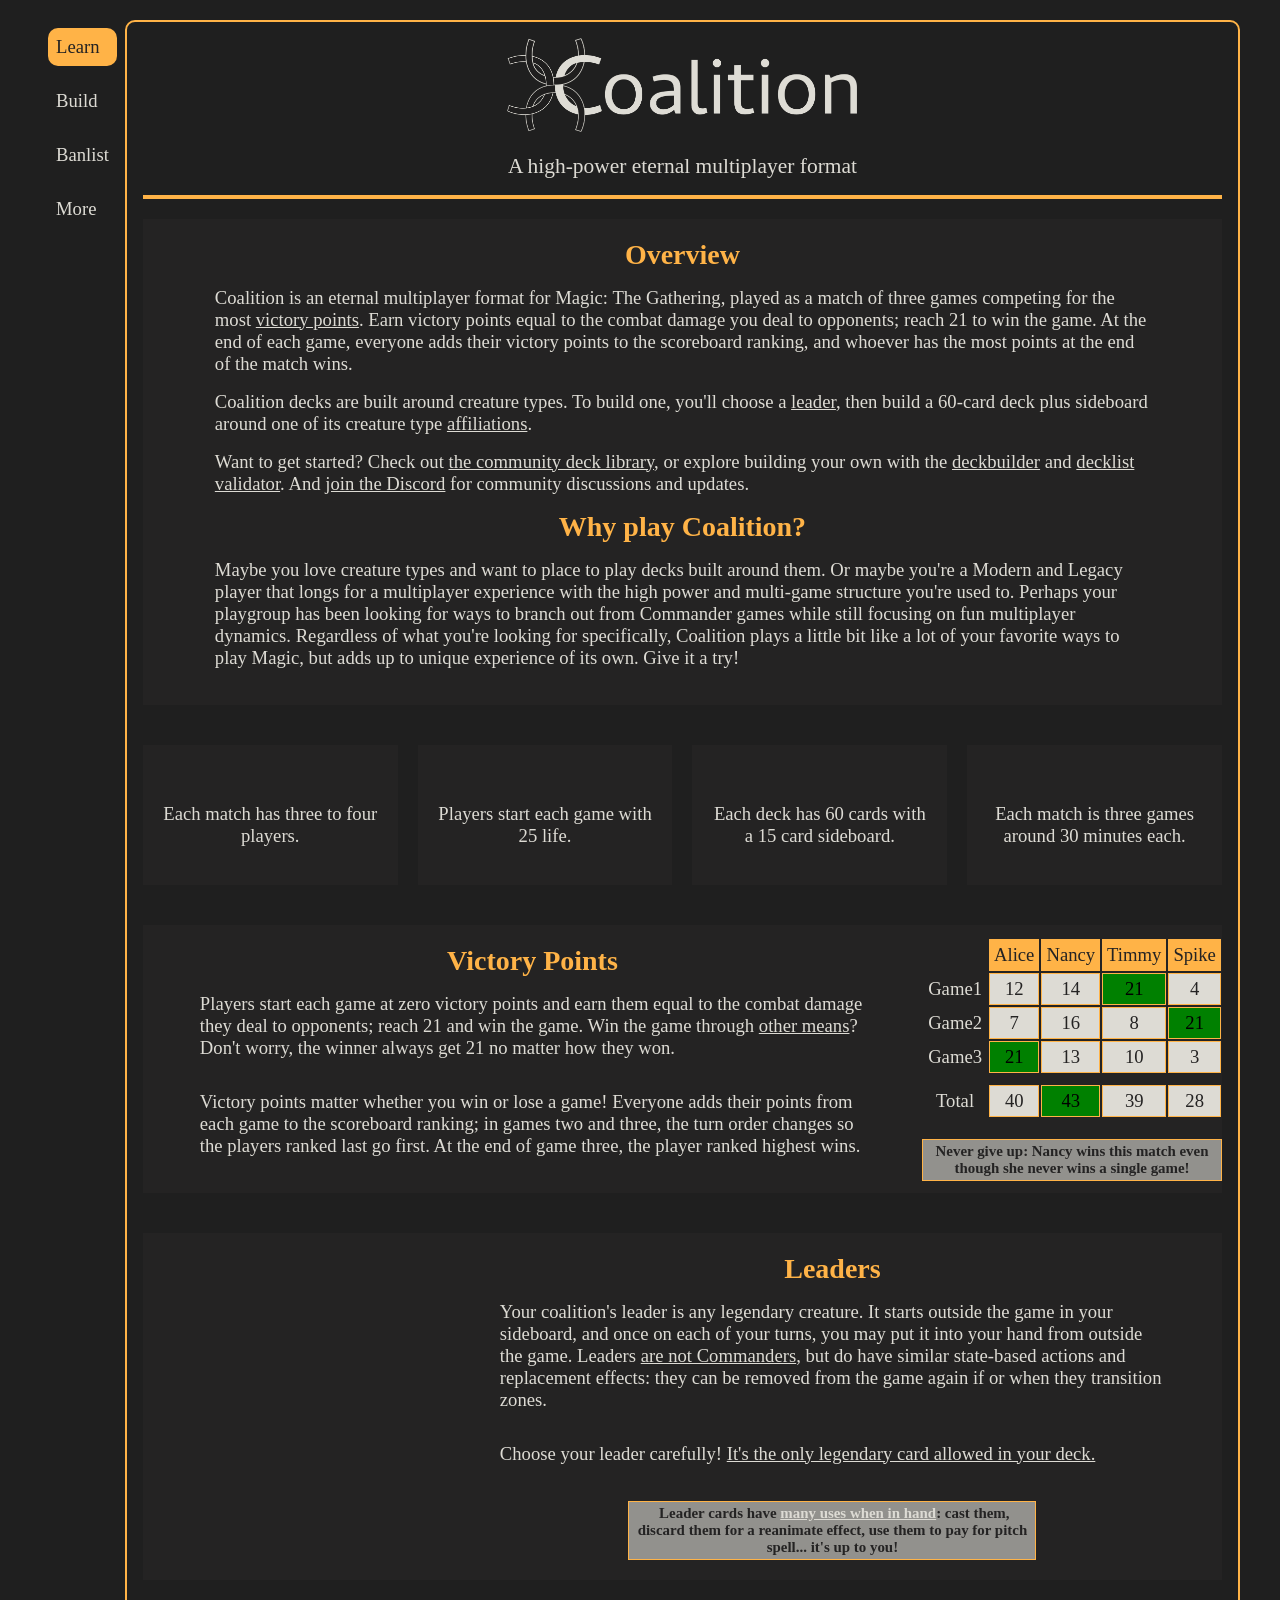
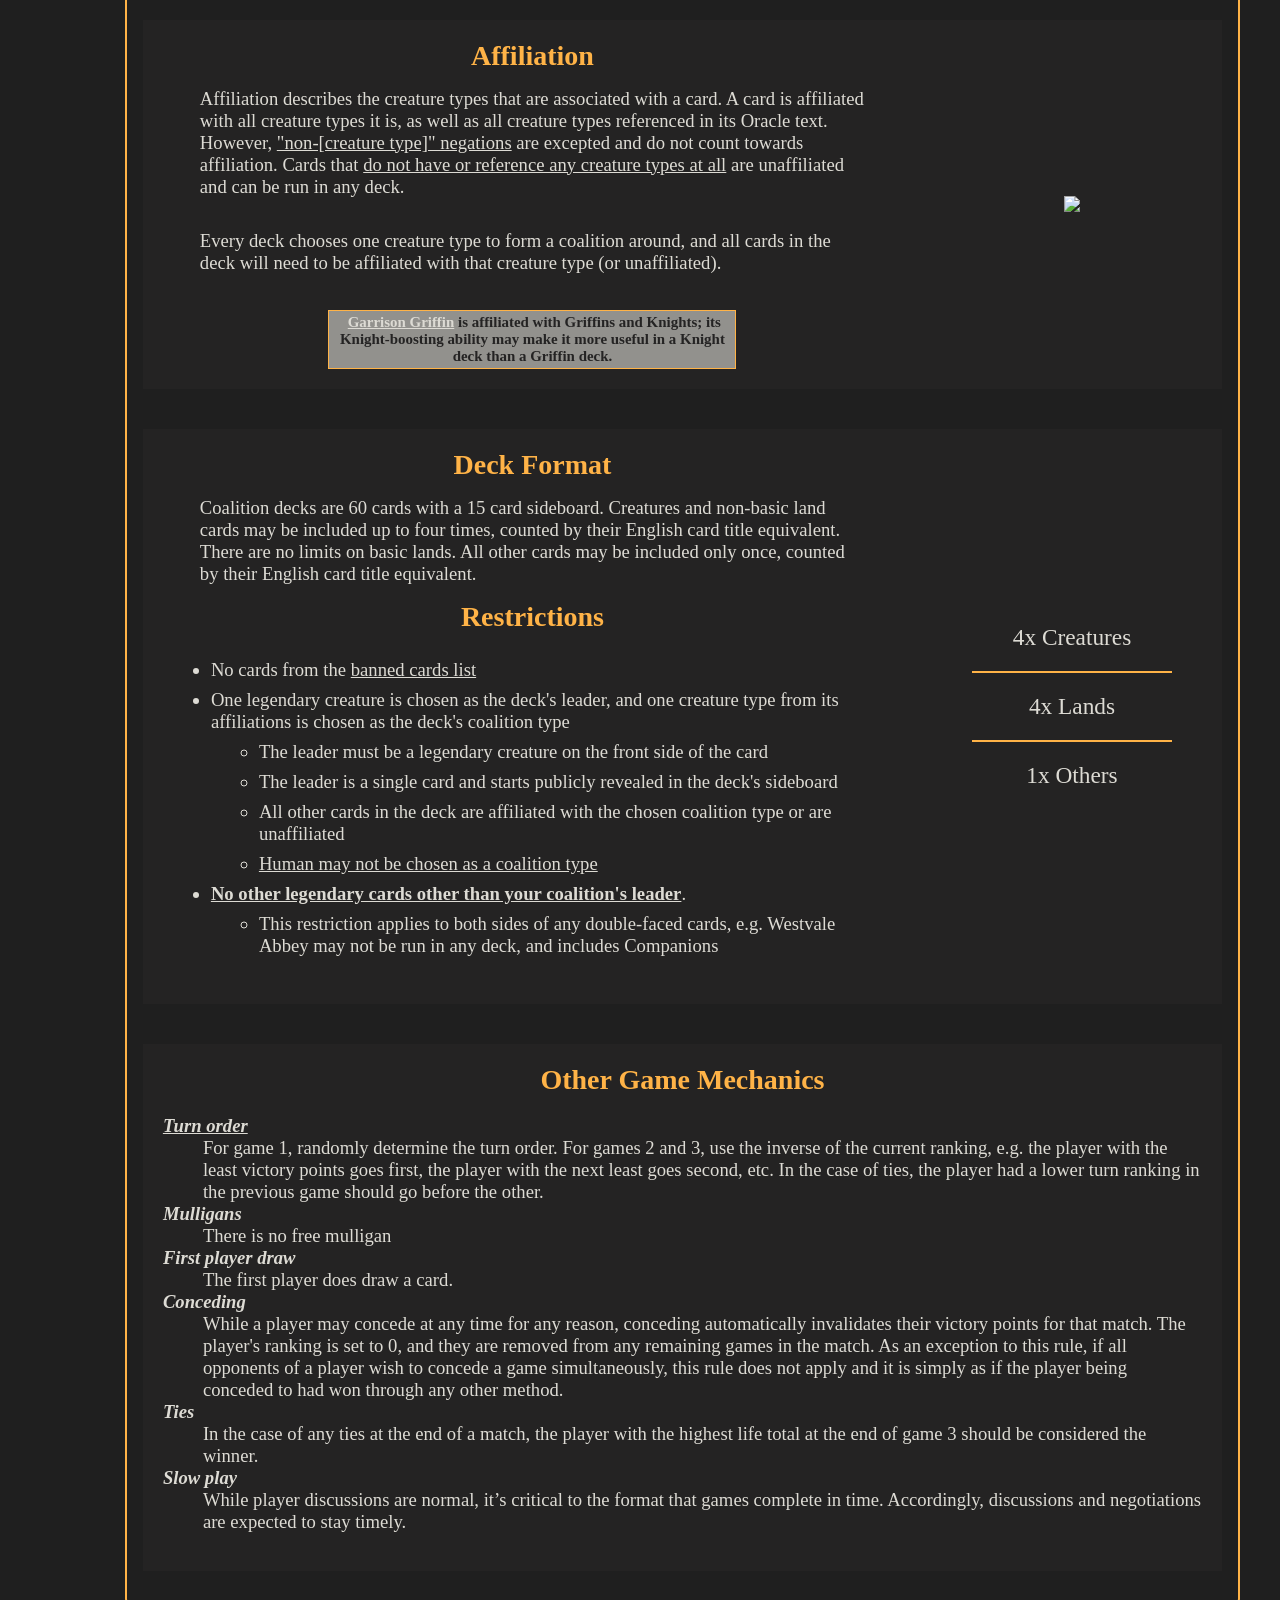
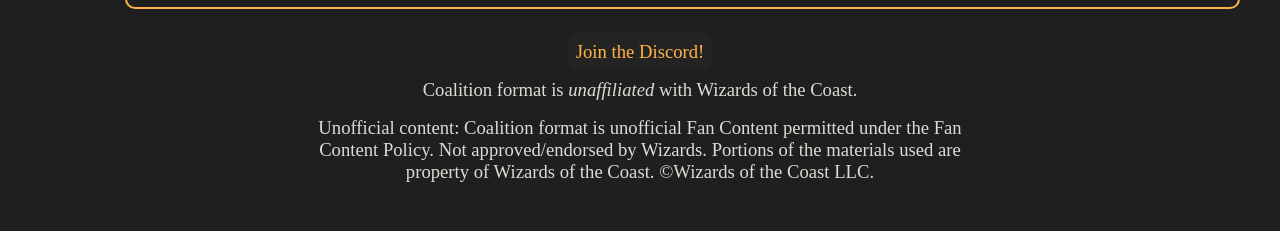
==== commit 12604299: "Update index.html" ====
--- a/index.html
+++ b/index.html
@@ -51,6 +51,11 @@
           <p>
             Want to get started? Check out <a href="https://moxfield.com/bookmarks/98bXA-coalition-deck-library">the community deck library</a>, or explore building your own with the <a href="/build.html">deckbuilder</a> and <a href="/validate.html">decklist validator</a>. And <a href="https://discord.gg/NwQm5m4eBT">join the Discord</a> for community discussions and updates.
           </p>
+
+          <h2>Why play Coalition?</h2>
+          <p>
+            Maybe you love creature types and want to place to play decks built around them. Or maybe you're a Modern and Legacy player that longs for a multiplayer experience with the high power and multi-game structure you're used to. Perhaps your playgroup has been looking for ways to branch out from Commander games while still focusing on fun multiplayer dynamics. Regardless of what you're looking for specifically, Coalition plays a little bit like a lot of your favorite ways to play Magic, but adds up to unique experience of its own. Give it a try!
+          </p>
         </div>
 
         <div class='columns'>
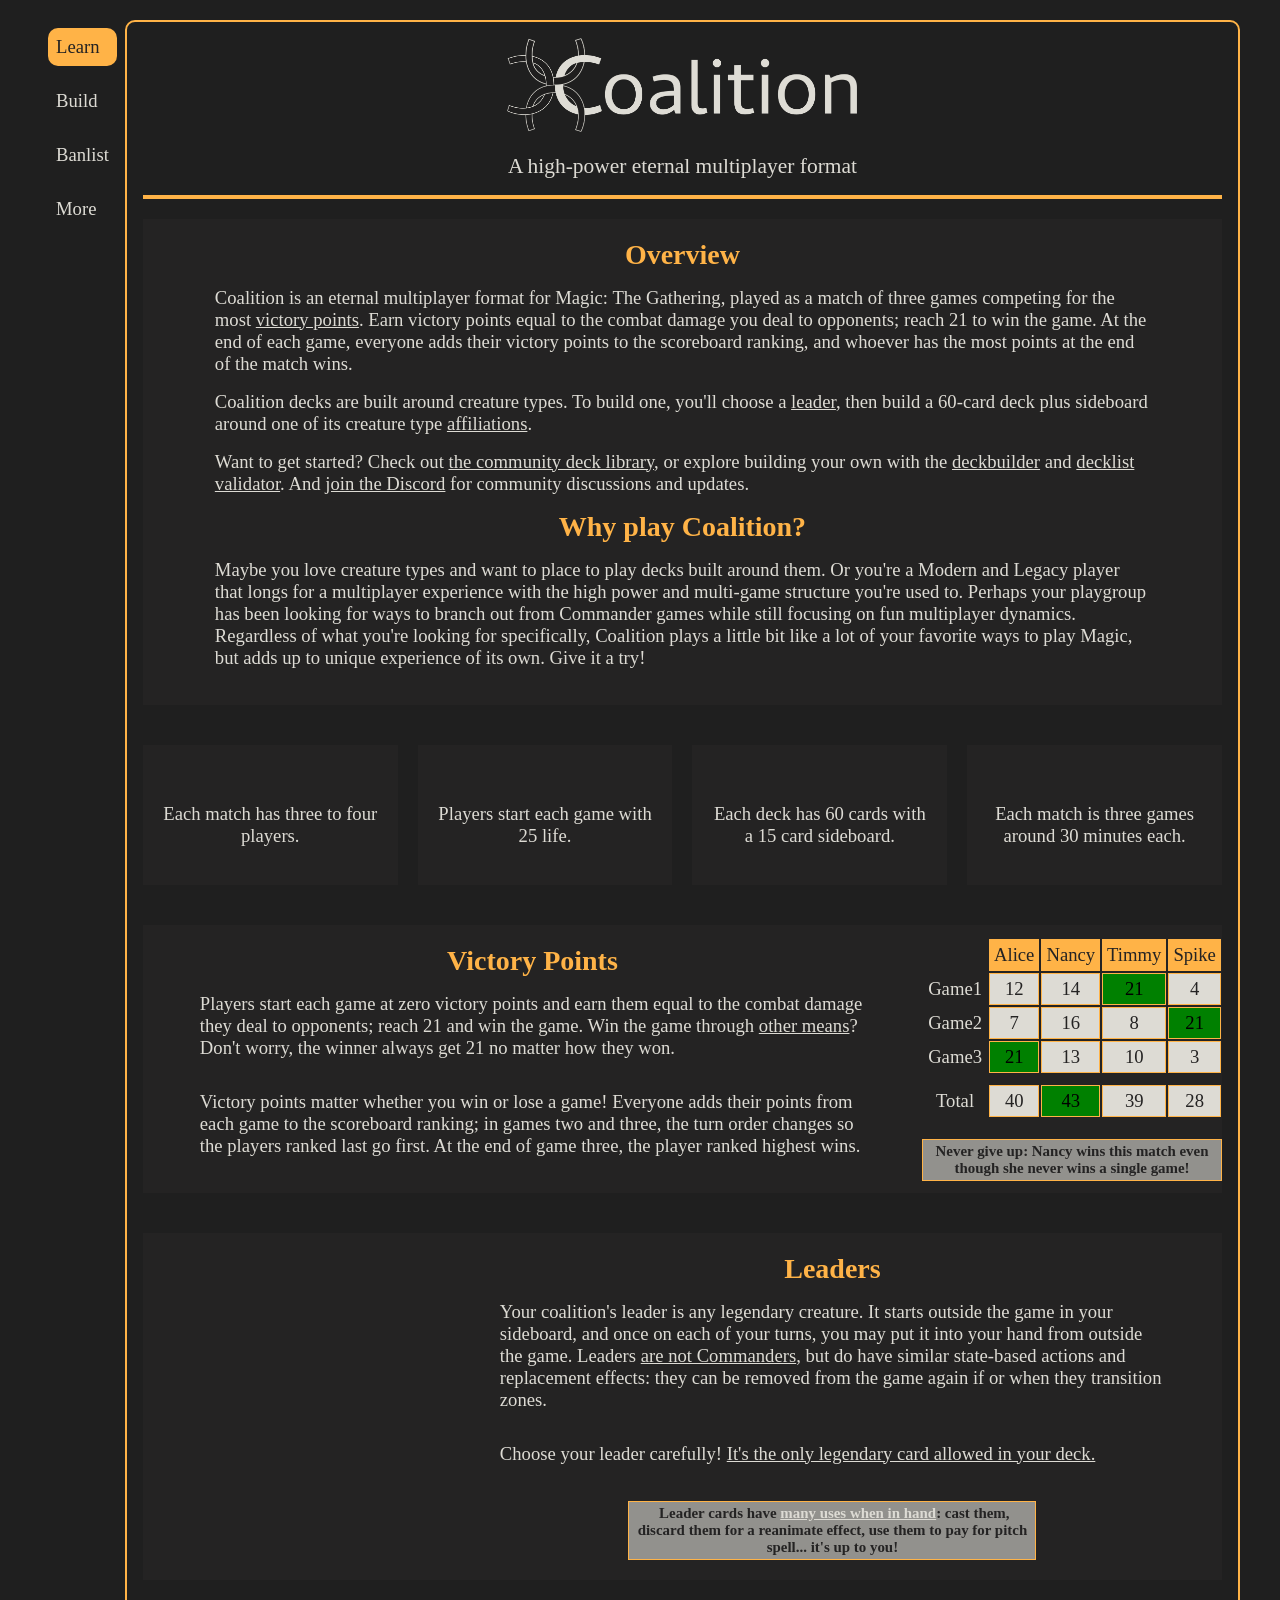
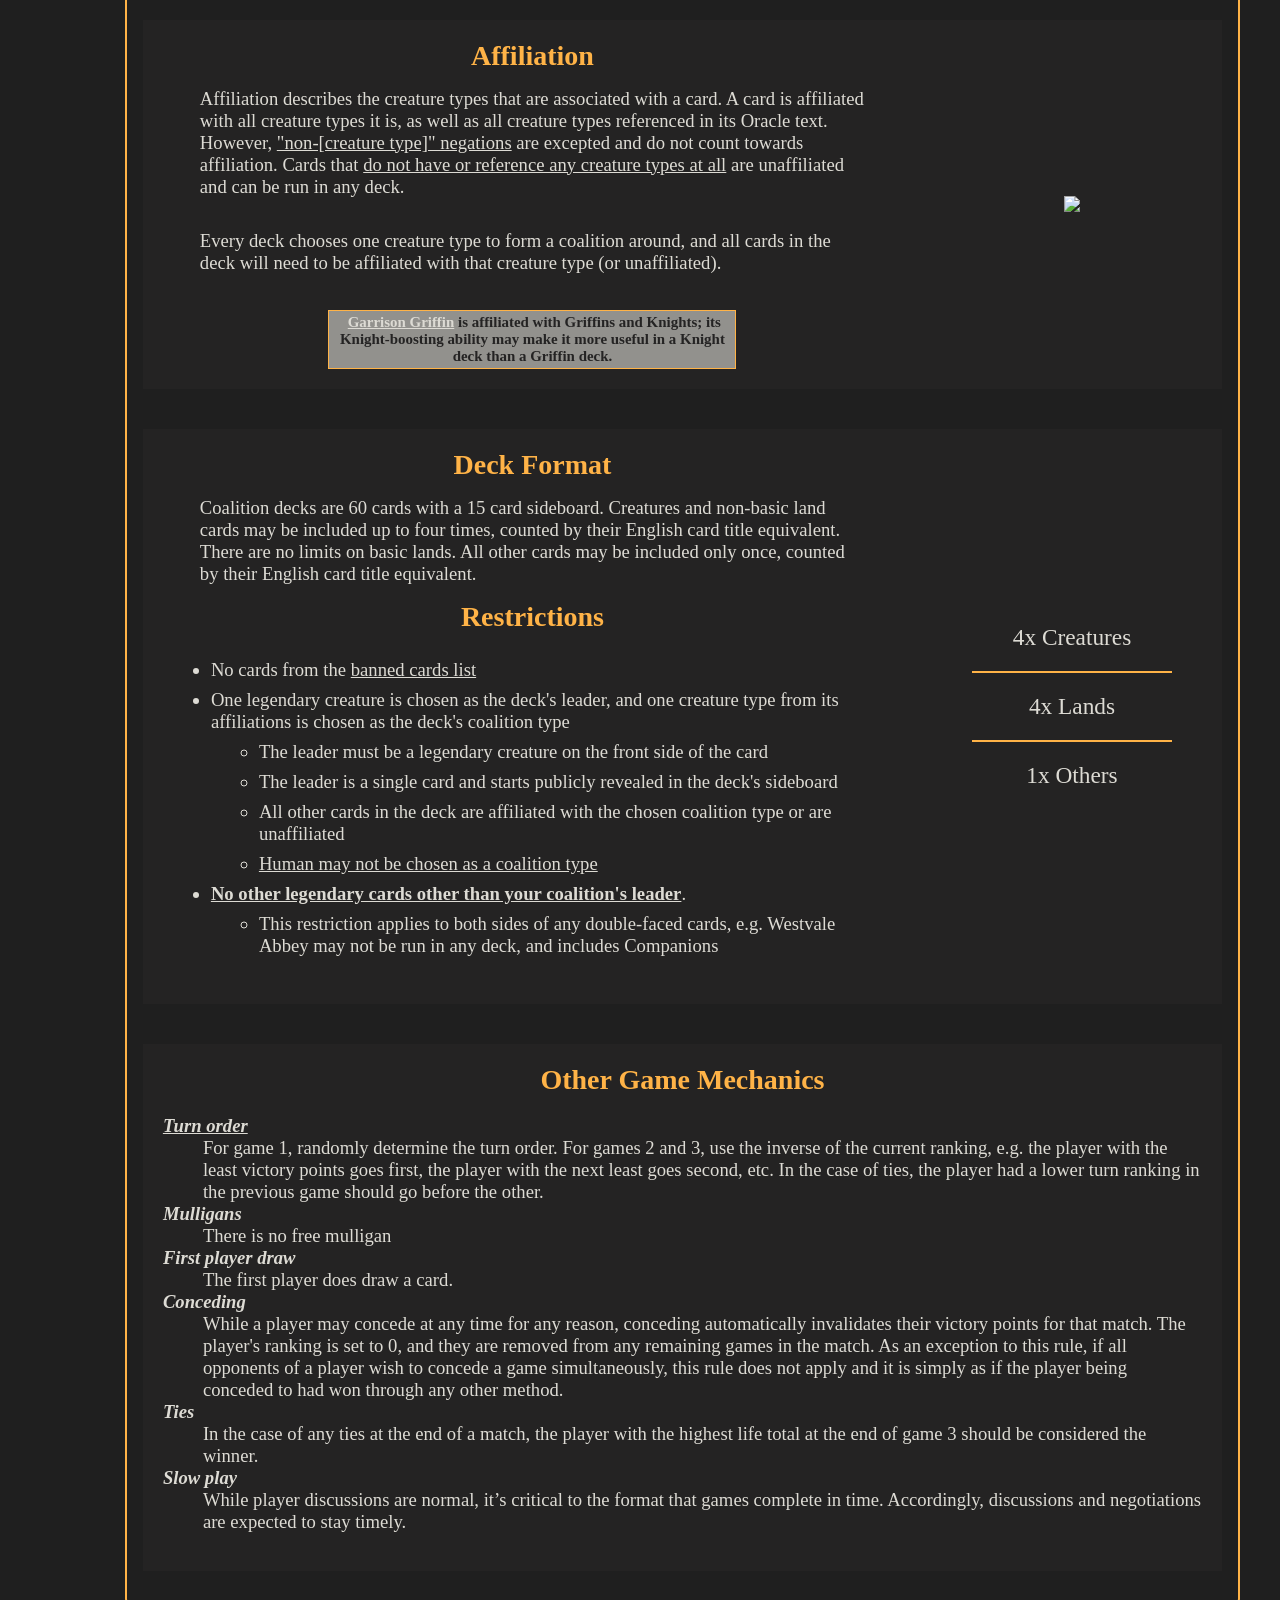
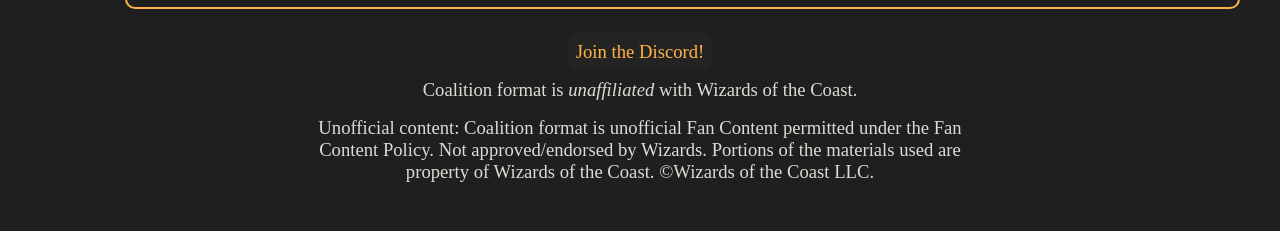
==== commit 6e9a0939: "Update index.html" ====
--- a/index.html
+++ b/index.html
@@ -54,7 +54,7 @@
 
           <h2>Why play Coalition?</h2>
           <p>
-            Maybe you love creature types and want to place to play decks built around them. Or maybe you're a Modern and Legacy player that longs for a multiplayer experience with the high power and multi-game structure you're used to. Perhaps your playgroup has been looking for ways to branch out from Commander games while still focusing on fun multiplayer dynamics. Regardless of what you're looking for specifically, Coalition plays a little bit like a lot of your favorite ways to play Magic, but adds up to unique experience of its own. Give it a try!
+            Maybe you love creature types and want to place to play decks built around them. Or you're a Modern and Legacy player that longs for a multiplayer experience with the high power and multi-game structure you're used to. Perhaps your playgroup has been looking for ways to branch out from Commander games while still focusing on fun multiplayer dynamics. Regardless of what you're looking for specifically, Coalition plays a little bit like a lot of your favorite ways to play Magic, but adds up to unique experience of its own. Give it a try!
           </p>
         </div>
 
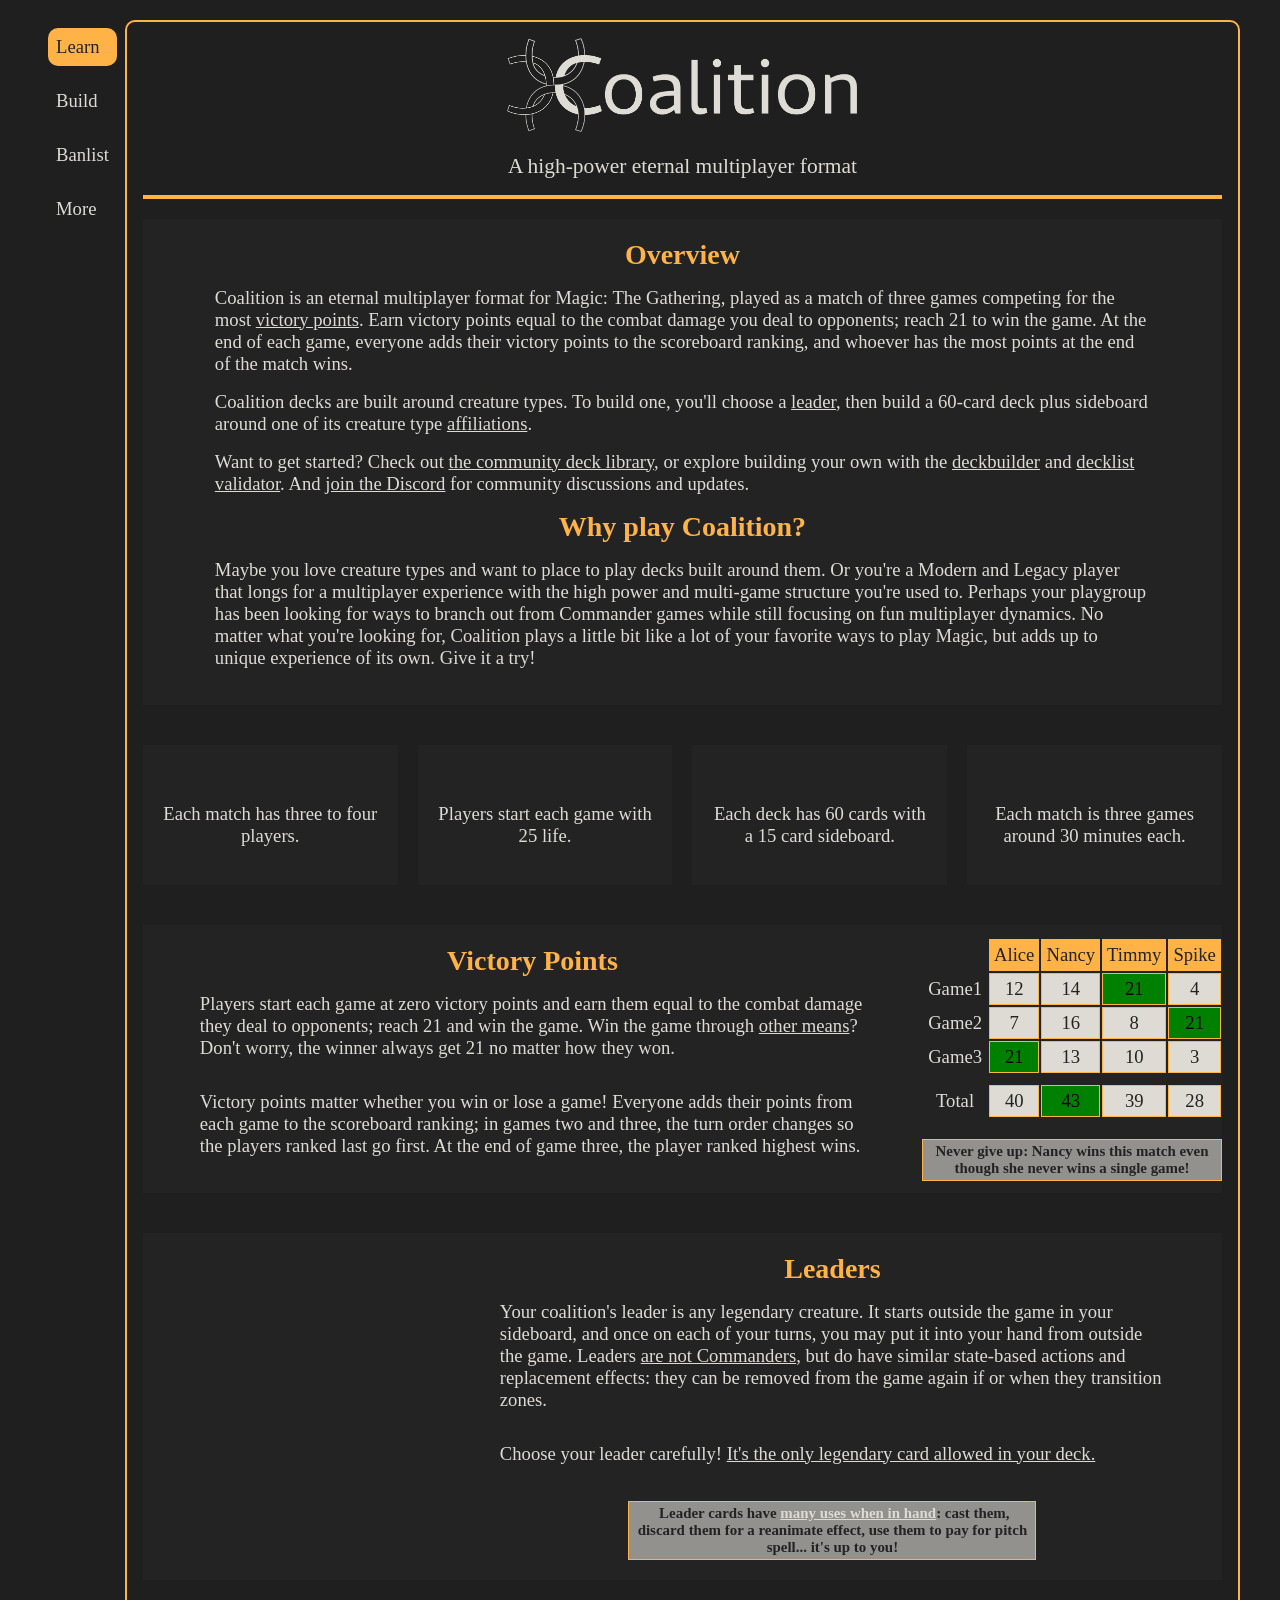
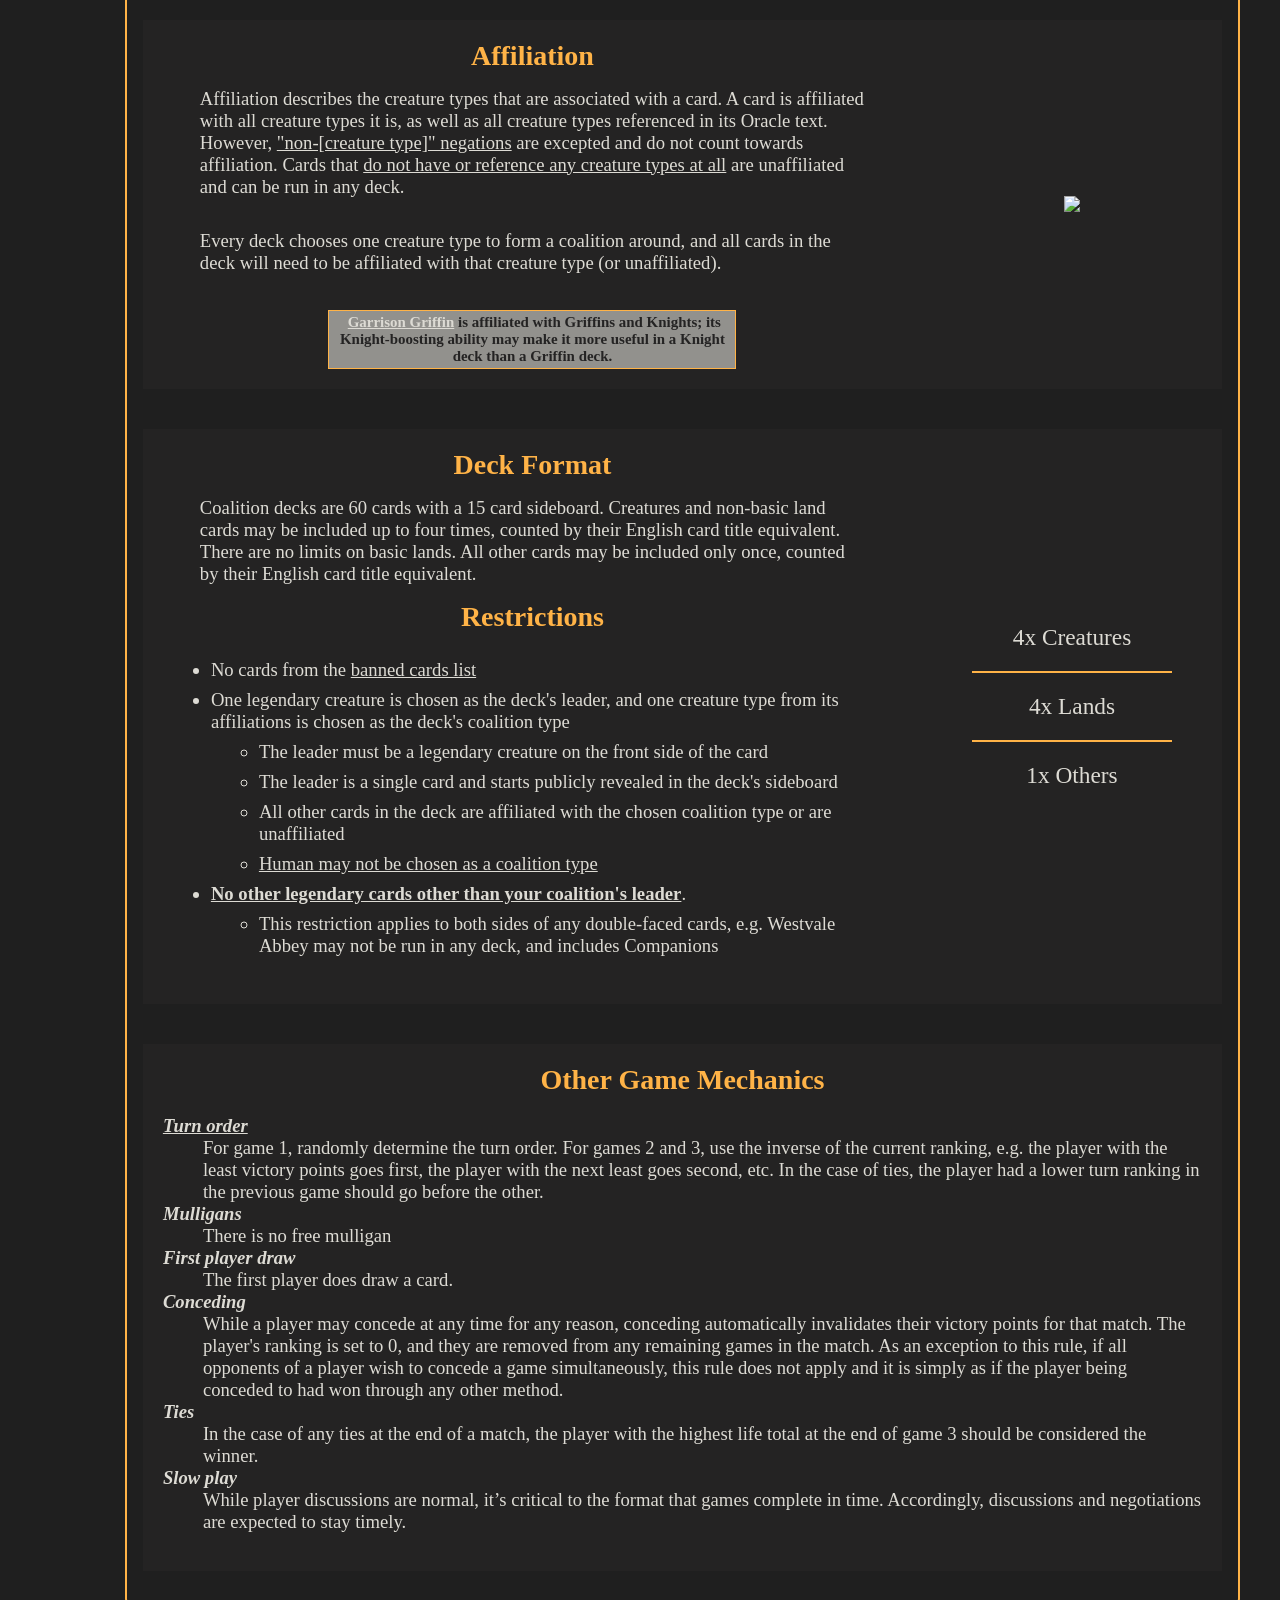
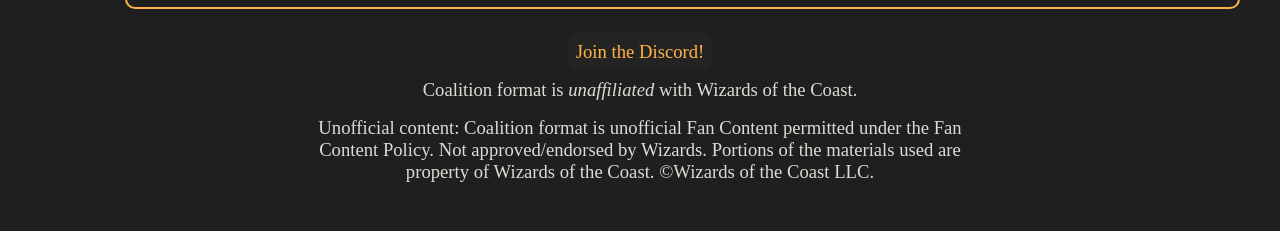
==== commit 96f43cbc: "Update index.html" ====
--- a/index.html
+++ b/index.html
@@ -54,7 +54,7 @@
 
           <h2>Why play Coalition?</h2>
           <p>
-            Maybe you love creature types and want to place to play decks built around them. Or you're a Modern and Legacy player that longs for a multiplayer experience with the high power and multi-game structure you're used to. Perhaps your playgroup has been looking for ways to branch out from Commander games while still focusing on fun multiplayer dynamics. Regardless of what you're looking for specifically, Coalition plays a little bit like a lot of your favorite ways to play Magic, but adds up to unique experience of its own. Give it a try!
+            Maybe you love creature types and want to place to play decks built around them. Or you're a Modern and Legacy player that longs for a multiplayer experience with the high power and multi-game structure you're used to. Perhaps your playgroup has been looking for ways to branch out from Commander games while still focusing on fun multiplayer dynamics. No matter what you're looking for, Coalition plays a little bit like a lot of your favorite ways to play Magic, but adds up to unique experience of its own. Give it a try!
           </p>
         </div>
 
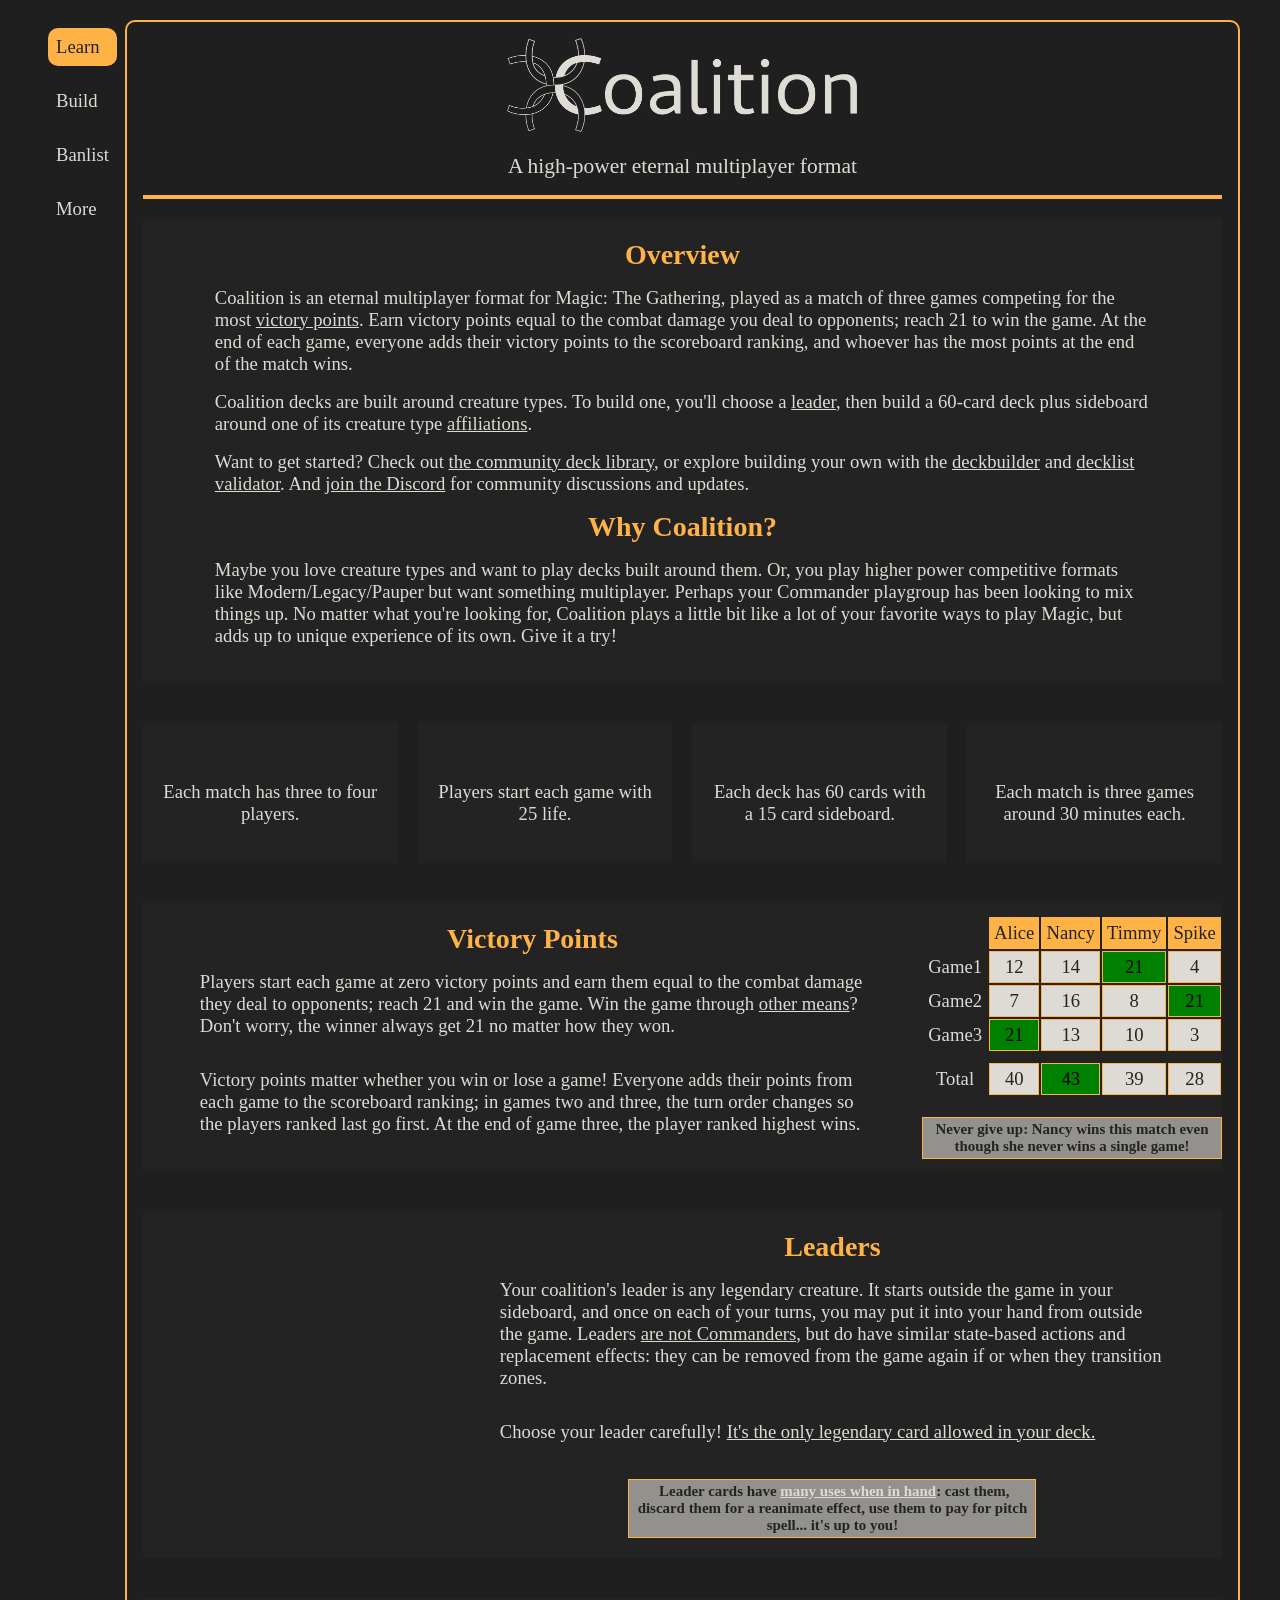
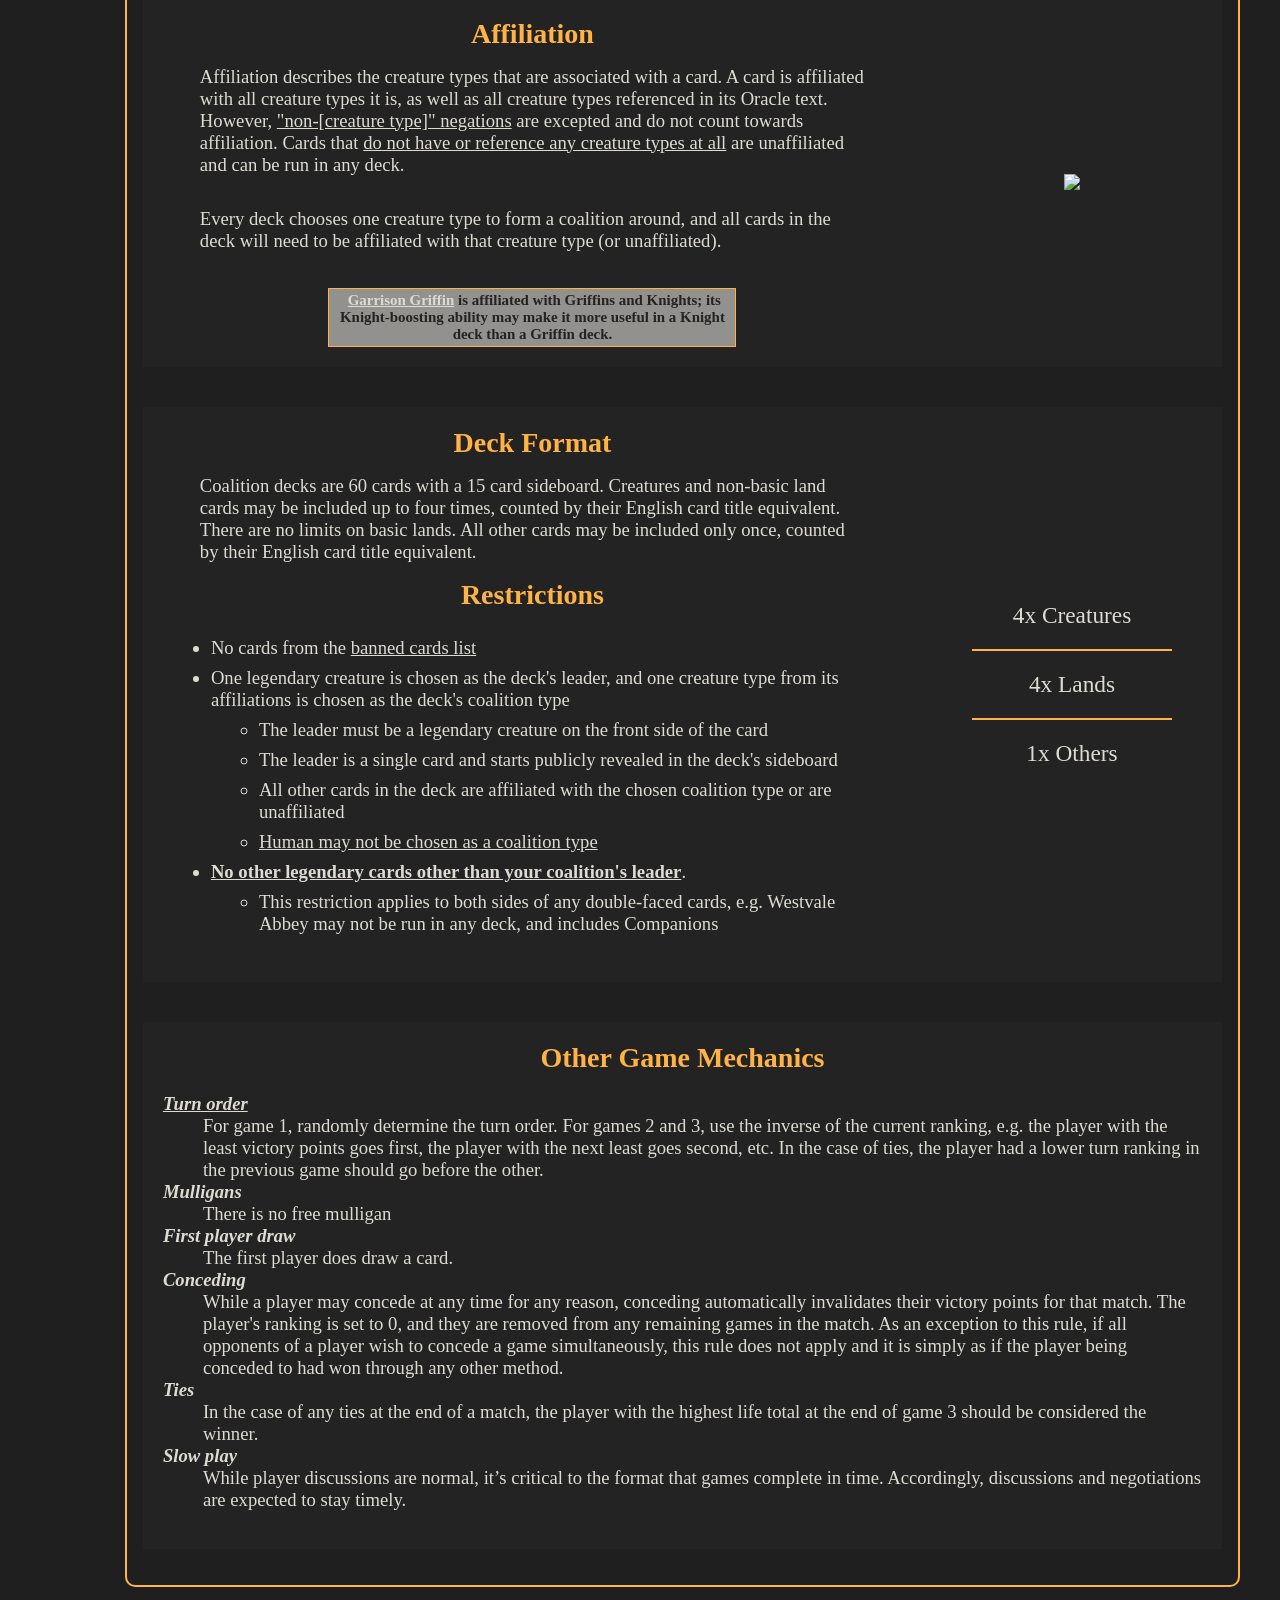
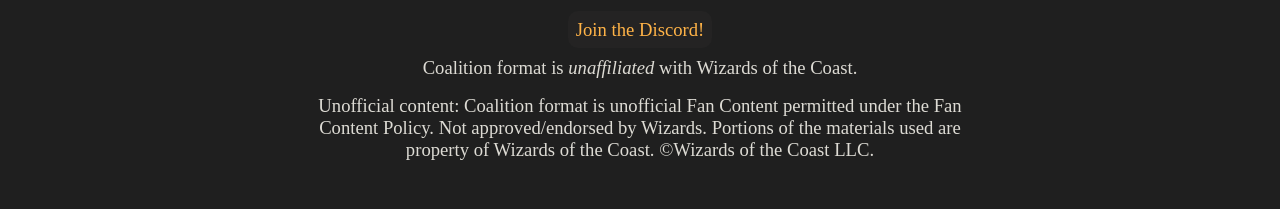
==== commit 296fde26: "Update index.html" ====
--- a/index.html
+++ b/index.html
@@ -52,9 +52,9 @@
             Want to get started? Check out <a href="https://moxfield.com/bookmarks/98bXA-coalition-deck-library">the community deck library</a>, or explore building your own with the <a href="/build.html">deckbuilder</a> and <a href="/validate.html">decklist validator</a>. And <a href="https://discord.gg/NwQm5m4eBT">join the Discord</a> for community discussions and updates.
           </p>
 
-          <h2>Why play Coalition?</h2>
-          <p>
-            Maybe you love creature types and want to place to play decks built around them. Or you're a Modern and Legacy player that longs for a multiplayer experience with the high power and multi-game structure you're used to. Perhaps your playgroup has been looking for ways to branch out from Commander games while still focusing on fun multiplayer dynamics. No matter what you're looking for, Coalition plays a little bit like a lot of your favorite ways to play Magic, but adds up to unique experience of its own. Give it a try!
+          <h2>Why Coalition?</h2>
+          <p>
+            Maybe you love creature types and want to play decks built around them. Or, you play higher power competitive formats like Modern/Legacy/Pauper but want something multiplayer. Perhaps your Commander playgroup has been looking to mix things up. No matter what you're looking for, Coalition plays a little bit like a lot of your favorite ways to play Magic, but adds up to unique experience of its own. Give it a try!
           </p>
         </div>
 
